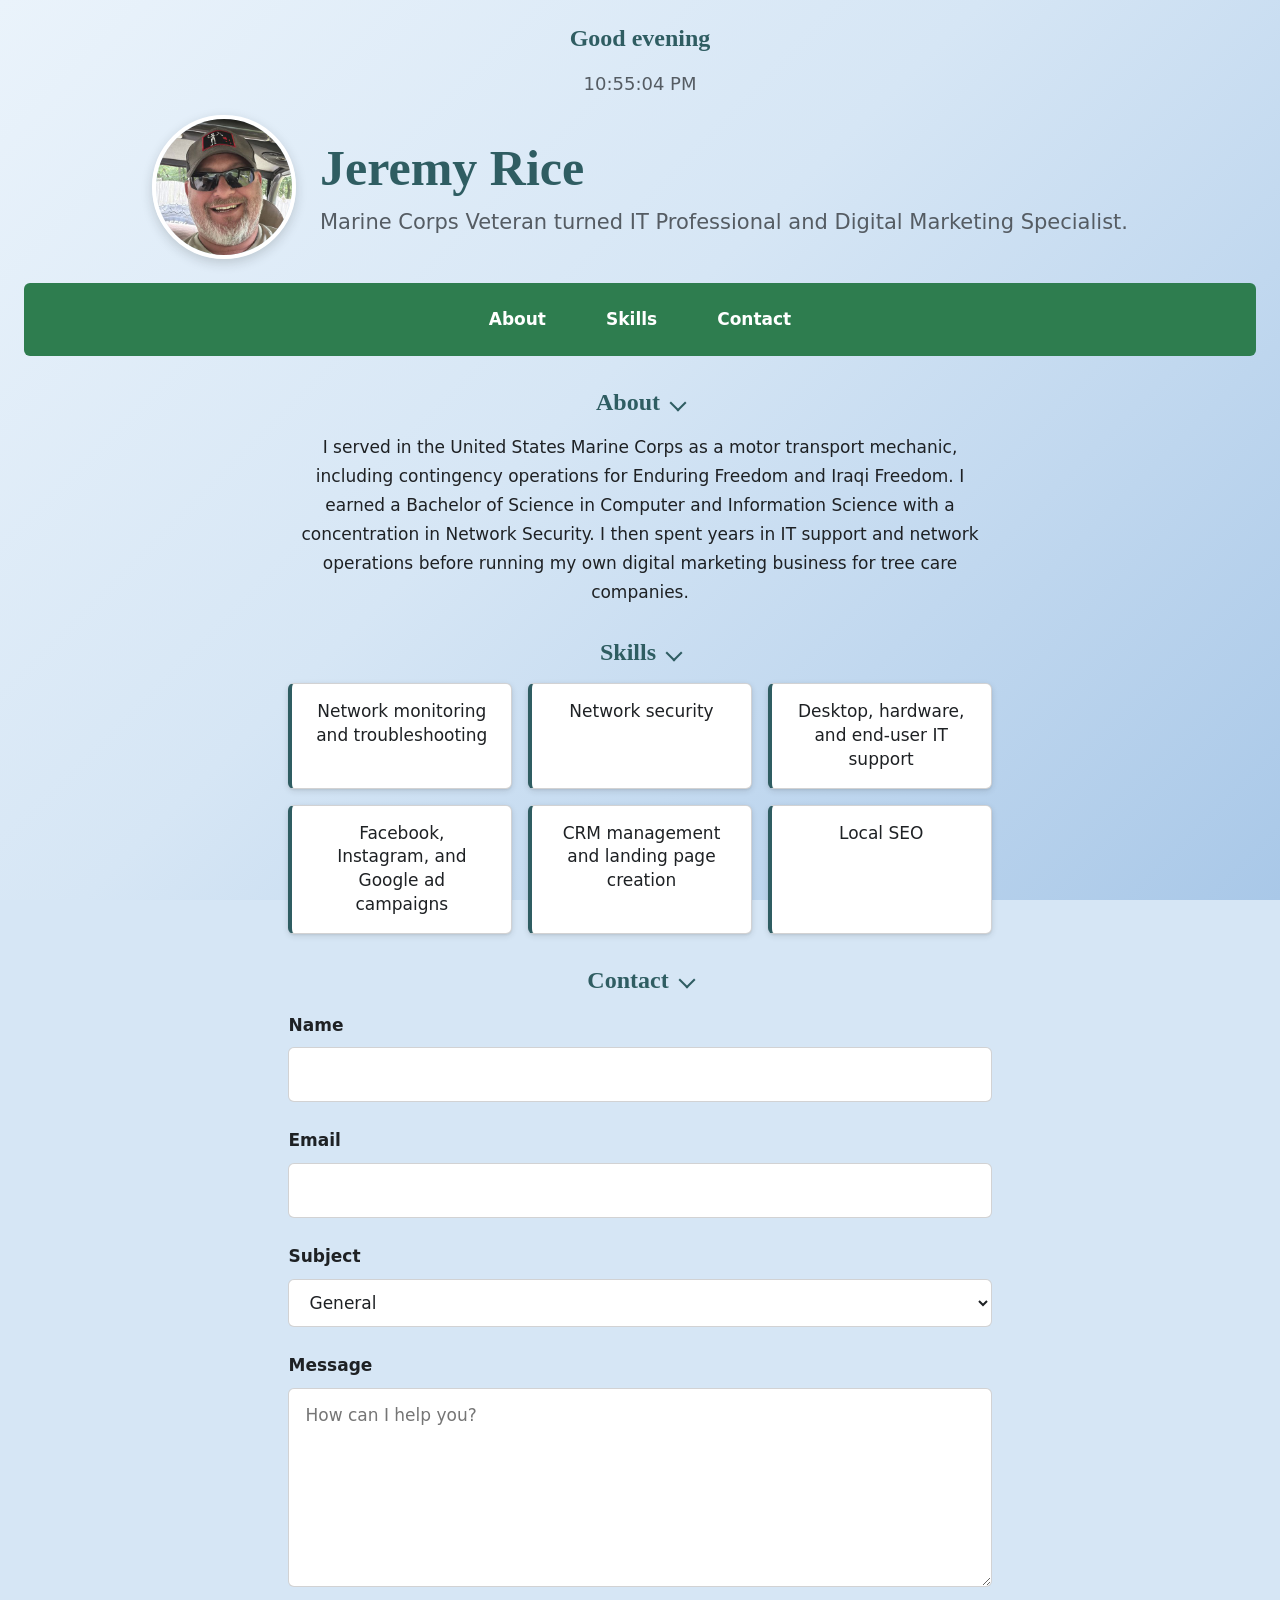
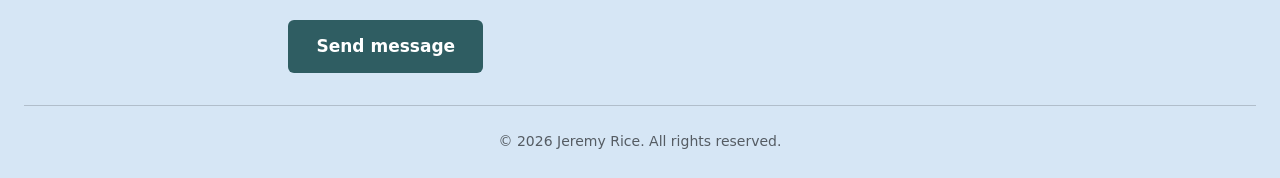
==== index.html @ 96ecbf8c "Make section titles collapsible show/hide buttons - Turn the About, Skills, and Contact titles into " ====
<!DOCTYPE html>
<html lang="en">
<head>
  <meta charset="UTF-8">
  <meta name="viewport" content="width=device-width, initial-scale=1.0">
  <title>Jeremy Rice | Veteran. Marketer. Technologist.</title>
  <link rel="stylesheet" href="styles.css">
</head>
<body>
  <h2 id="greeting"></h2>
  <p id="clock"><time></time></p>

  <header>
    <img src="jeremy.jpg" alt="Photo of Jeremy Rice" width="400" height="400">
    <hgroup>
      <h1>Jeremy Rice</h1>
      <p>Marine Corps Veteran turned IT Professional and Digital Marketing Specialist.</p>
    </hgroup>
  </header>

  <nav>
    <ul>
      <li><a href="#about">About</a></li>
      <li><a href="#skills">Skills</a></li>
      <li><a href="#contact">Contact</a></li>
    </ul>
  </nav>

  <main>
    <section id="about">
      <h2>
        <button type="button" class="section-toggle" aria-expanded="true" aria-controls="about-content">About</button>
      </h2>
      <div id="about-content">
        <p>I served in the United States Marine Corps as a motor transport mechanic, including contingency operations for Enduring Freedom and Iraqi Freedom. I earned a Bachelor of Science in Computer and Information Science with a concentration in Network Security. I then spent years in IT support and network operations before running my own digital marketing business for tree care companies.</p>
      </div>
    </section>

    <section id="skills">
      <h2>
        <button type="button" class="section-toggle" aria-expanded="true" aria-controls="skills-content">Skills</button>
      </h2>
      <div id="skills-content">
        <ul>
          <li>Network monitoring and troubleshooting</li>
          <li>Network security</li>
          <li>Desktop, hardware, and end-user IT support</li>
          <li>Facebook, Instagram, and Google ad campaigns</li>
          <li>CRM management and landing page creation</li>
          <li>Local SEO</li>
        </ul>
      </div>
    </section>

    <section id="contact">
      <h2>
        <button type="button" class="section-toggle" aria-expanded="true" aria-controls="contact-content">Contact</button>
      </h2>
      <div id="contact-content">
        <form>
          <p>
            <label for="name">Name</label>
            <input type="text" id="name" name="name" autocomplete="name" required>
          </p>

          <p>
            <label for="email">Email</label>
            <input type="email" id="email" name="email" autocomplete="email" required>
          </p>

          <p>
            <label for="subject">Subject</label>
            <select id="subject" name="subject">
              <option value="general">General</option>
              <option value="project-inquiry">Project inquiry</option>
              <option value="other">Other</option>
            </select>
          </p>

          <p>
            <label for="message">Message</label>
            <textarea id="message" name="message" rows="6" placeholder="How can I help you?" required></textarea>
          </p>

          <button type="submit">Send message</button>
        </form>
      </div>
    </section>
  </main>

  <footer>
    <p>&copy; 2026 Jeremy Rice. All rights reserved.</p>
  </footer>

  <script>
    const hour = new Date().getHours();
    const greetingElement = document.getElementById("greeting");

    if (hour < 12) {
      greetingElement.textContent = "Good morning";
    } else if (hour < 17) {
      greetingElement.textContent = "Good afternoon";
    } else {
      greetingElement.textContent = "Good evening";
    }

    const clockElement = document.querySelector("#clock time");

    function updateClock() {
      const now = new Date();
      clockElement.textContent = now.toLocaleTimeString();
      clockElement.dateTime = now.toISOString();
    }

    updateClock();
    setInterval(updateClock, 1000);

    const sectionToggles = document.querySelectorAll(".section-toggle");

    sectionToggles.forEach(function (toggle) {
      const content = document.getElementById(toggle.getAttribute("aria-controls"));

      toggle.addEventListener("click", function () {
        const isExpanded = toggle.getAttribute("aria-expanded") === "true";
        toggle.setAttribute("aria-expanded", String(!isExpanded));
        content.hidden = isExpanded;
      });
    });
  </script>
</body>
</html>
---- styles.css ----
/* =========================================================
   Jeremy Rice — Profile Page Styles

   Mobile-first: the styles below are the phone layout.
   Larger screens are handled at the bottom of this file:
   section 9 = tablets (768px+), section 10 = desktops (1024px+).
   ========================================================= */


/* ---------------------------------------------------------
   1. Color palette
   --------------------------------------------------------- */
:root {
  --color-bg: #d6e6f5;      /* light blue background */
  --color-nav: #2e7d4f;     /* green nav banner */
  --color-text: #1e2124;    /* near-black body text */
  --color-accent: #2f5d62;  /* muted slate-teal for headings and accents */

  /* Tints mixed from the palette above (not new colors) */
  --color-border: color-mix(in srgb, var(--color-text) 20%, transparent);
  --color-muted: color-mix(in srgb, var(--color-text) 70%, var(--color-bg));
}


/* ---------------------------------------------------------
   2. Base and typography
   --------------------------------------------------------- */
*,
*::before,
*::after {
  box-sizing: border-box;
}

/* Smooth scrolling when nav links jump to a section */
html {
  scroll-behavior: smooth;
}

/* Leave a little space above a section after jumping to it */
section {
  scroll-margin-top: 1.5rem;
}

/* Turn off smooth scrolling for people who prefer reduced motion */
@media (prefers-reduced-motion: reduce) {
  html {
    scroll-behavior: auto;
  }
}

/* Phone: page uses the full screen width with slim padding;
   the footer is pushed to the bottom on short pages */
body {
  display: flex;
  flex-direction: column;
  min-height: 100vh;
  min-height: 100dvh;
  margin: 0;
  padding: 1rem;
  background-color: var(--color-bg); /* fallback if gradients aren't supported */
  /* Blue gradient: lighter at the top-left, deeper at the bottom-right */
  background-image: linear-gradient(135deg, #eaf3fb 0%, var(--color-bg) 45%, #a9c8e8 100%);
  background-attachment: fixed;
  color: var(--color-text);
  font-family: system-ui, -apple-system, "Segoe UI", Roboto, "Helvetica Neue", Arial, sans-serif;
  font-size: 1.0625rem;
  line-height: 1.7;
}

/* Headings use a serif font (system fonts only, no web fonts);
   body text keeps the sans-serif stack set on <body> */
h1,
h2 {
  color: var(--color-accent);
  font-family: ui-serif, Georgia, Cambria, "Times New Roman", Times, serif;
  line-height: 1.2;
}

h2 {
  margin: 0 0 1rem;
  font-size: 1.5rem;
}

#greeting {
  text-align: center;
}

/* Section titles that show/hide their content */
.section-toggle {
  display: flex;
  align-items: center;
  justify-content: center;
  gap: 0.75rem;
  width: 100%;
  padding: 0;
  background: none;
  color: inherit;
  font: inherit;
  text-align: center;
  cursor: pointer;
}

.section-toggle:hover {
  background: none;
  text-decoration: underline;
  text-underline-offset: 0.2em;
}

/* Chevron: points down when open, right when closed */
.section-toggle::after {
  content: "";
  width: 0.5em;
  height: 0.5em;
  border-right: 2px solid currentColor;
  border-bottom: 2px solid currentColor;
  transform: rotate(45deg);
  transition: transform 0.2s ease;
}

.section-toggle[aria-expanded="false"]::after {
  transform: rotate(-45deg);
}

#clock {
  color: var(--color-muted);
  font-size: 1.125rem;
  font-variant-numeric: tabular-nums; /* keeps digits from shifting as they change */
  text-align: center;
}

p {
  margin: 0 0 1rem;
}


/* ---------------------------------------------------------
   3. Header
   --------------------------------------------------------- */
/* Phone: photo stacked above the name and tagline, all centered */
header {
  display: flex;
  flex-direction: column;
  align-items: center;
  justify-content: center;
  gap: 1.5rem;
  margin-bottom: 1.5rem;
  text-align: center;
}

header img {
  flex-shrink: 0;
  width: 9rem;
  height: 9rem;
  border: 4px solid #ffffff;
  border-radius: 50%;
  object-fit: cover;
  box-shadow: 0 4px 12px rgba(30, 33, 36, 0.18);
}

hgroup {
  margin: 0;
}

header h1 {
  margin: 0 0 0.625rem;
  font-size: 2.625rem;
}

header p {
  margin: 0;
  color: var(--color-muted);
  font-size: 1.1875rem;
  line-height: 1.4;
}


/* ---------------------------------------------------------
   4. Navigation (flexbox)
   --------------------------------------------------------- */
nav {
  margin-bottom: 2rem;
  padding: 1rem;
  border-radius: 0.375rem;
  background-color: var(--color-nav);
}

/* Phone: links stack vertically, one per line */
nav ul {
  display: flex;
  flex-direction: column;
  align-items: center;
  gap: 0.5rem;
  margin: 0;
  padding: 0;
  list-style: none;
}

nav a {
  display: inline-block;
  padding: 0.375rem 0.875rem;
  border-radius: 999px;
  color: #ffffff;
  font-weight: 600;
  text-decoration: none;
  transition: background-color 0.2s ease, color 0.2s ease;
}

/* Hover: link becomes a white pill with green text */
nav a:hover {
  background-color: #ffffff;
  color: var(--color-nav);
}

nav a:focus-visible {
  outline: 2px solid #ffffff;
  outline-offset: 3px;
}


/* ---------------------------------------------------------
   5. Main sections
   --------------------------------------------------------- */
main {
  flex: 1;
}

/* Phone: sections use the full width, content centered */
main section {
  margin: 0 auto 2rem;
  text-align: center;
}

/* Form labels and fields read best left-aligned inside the centered form */
form {
  text-align: left;
}


/* ---------------------------------------------------------
   6. Skills (grid)
   --------------------------------------------------------- */
/* Phone: one column so the cards stay readable */
#skills ul {
  display: grid;
  grid-template-columns: 1fr;
  gap: 1rem;
  margin: 0;
  padding: 0;
  list-style: none;
}

#skills li {
  padding: 1rem 1.25rem;
  background-color: #ffffff;
  /* Soft shadow so each card lifts off the blue background */
  box-shadow: 0 2px 6px rgba(30, 33, 36, 0.12), 0 1px 2px rgba(30, 33, 36, 0.08);
  border: 1px solid var(--color-border);
  border-left: 4px solid var(--color-accent);
  border-radius: 0.375rem;
  line-height: 1.4;
  transition: transform 0.2s ease, box-shadow 0.2s ease;
}

/* Hover lift: card rises and its shadow deepens */
#skills li:hover {
  transform: translateY(-4px);
  box-shadow: 0 8px 16px rgba(30, 33, 36, 0.16), 0 3px 6px rgba(30, 33, 36, 0.10);
}

/* No motion for people who prefer reduced motion */
@media (prefers-reduced-motion: reduce) {
  #skills li {
    transition: none;
  }

  #skills li:hover {
    transform: none;
  }
}


/* ---------------------------------------------------------
   7. Contact form
   --------------------------------------------------------- */
form p {
  margin-bottom: 1.5rem;
}

label {
  display: block;
  margin-bottom: 0.5rem;
  font-weight: 600;
}

input,
select,
textarea {
  width: 100%;
  padding: 0.75rem 1rem;
  border: 1px solid var(--color-border);
  border-radius: 0.375rem;
  background-color: #ffffff;
  color: var(--color-text);
  font: inherit;
}

textarea {
  resize: vertical;
}

input:focus,
select:focus,
textarea:focus {
  outline: 3px solid color-mix(in srgb, var(--color-accent) 35%, transparent);
  outline-offset: 1px;
  border-color: var(--color-accent);
}

button {
  padding: 0.75rem 1.75rem;
  border: none;
  border-radius: 0.375rem;
  background-color: var(--color-accent);
  color: #ffffff;
  font: inherit;
  font-weight: 600;
  cursor: pointer;
}

button:hover {
  background-color: color-mix(in srgb, var(--color-accent) 85%, var(--color-text));
}

button:focus-visible {
  outline: 3px solid color-mix(in srgb, var(--color-accent) 35%, transparent);
  outline-offset: 2px;
}


/* ---------------------------------------------------------
   8. Footer
   --------------------------------------------------------- */
footer {
  padding-top: 1.5rem;
  border-top: 1px solid var(--color-border);
  color: var(--color-muted);
  font-size: 0.875rem;
  text-align: center;
}

footer p {
  margin: 0;
}


/* =========================================================
   9. RESPONSIVE: TABLETS (768px and wider)
   Everything above is the phone layout. These rules
   override it on tablets and also carry up to desktops.
   ========================================================= */
@media (min-width: 768px) {

  /* Body re-centers with a larger max-width and more padding */
  body {
    width: 100%;
    max-width: 80rem;
    margin: 0 auto;
    padding: 1.25rem;
  }

  /* Header: photo sits beside the name and tagline */
  header {
    flex-direction: row;
    text-align: left;
  }

  /* Tablet: slightly smaller photo and text than desktop */
  header img {
    width: 8rem;
    height: 8rem;
  }

  header h1 {
    font-size: 2.875rem;
  }

  header p {
    font-size: 1.25rem;
  }

  /* Nav: links lay out horizontally with even gaps */
  nav ul {
    flex-direction: row;
    justify-content: center;
    gap: 1.5rem;
  }

  /* Sections: held to a readable 65ch width, centered */
  main section {
    max-width: 65ch;
  }

  /* Tablet: skills in 2 columns x 3 rows */
  #skills ul {
    grid-template-columns: repeat(2, 1fr);
  }
}


/* =========================================================
   10. RESPONSIVE: DESKTOPS (1024px and wider)
   Builds on the tablet rules above; only the
   differences are listed here.
   ========================================================= */
@media (min-width: 1024px) {

  /* More breathing room around the page */
  body {
    padding: 1.5rem;
  }

  /* Full-size photo, name and tagline */
  header img {
    width: 9rem;
    height: 9rem;
  }

  header h1 {
    font-size: 3.125rem;
  }

  header p {
    font-size: 1.3125rem;
  }

  /* Wider gaps between nav links */
  nav ul {
    gap: 2rem;
  }

  /* Skills: 3 columns x 2 rows */
  #skills ul {
    grid-template-columns: repeat(3, 1fr);
  }
}
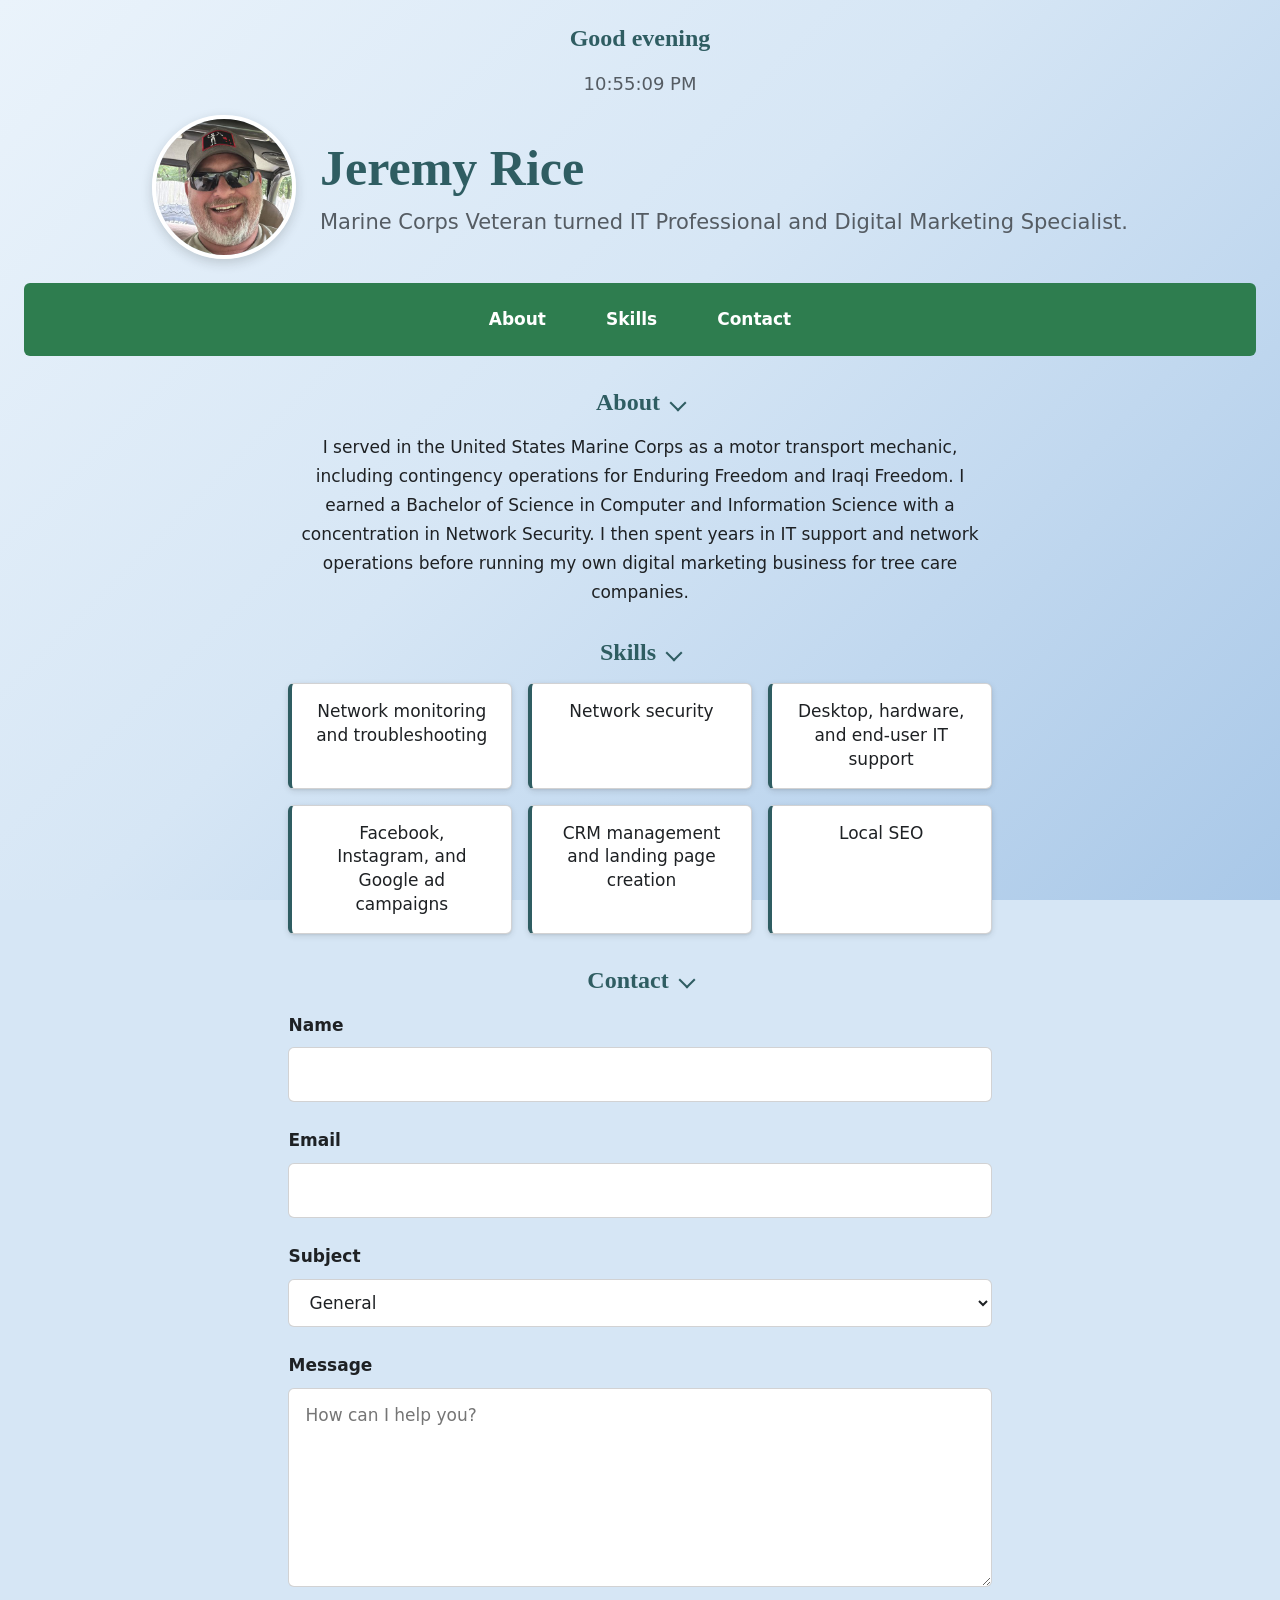
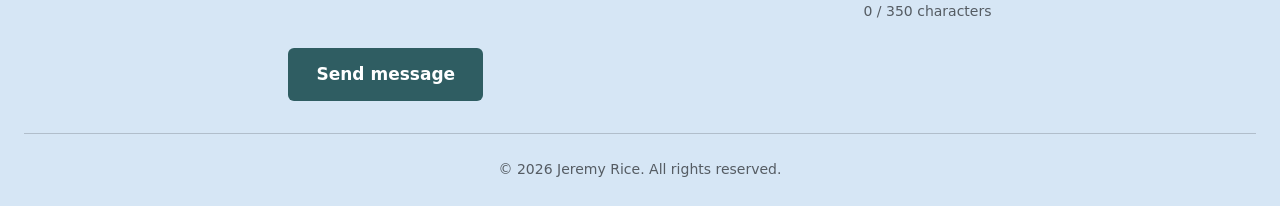
==== commit 3788b94d: "Add 350-character limit and counter to contact message box - Cap the Message textarea at 350 charact" ====
--- a/index.html
+++ b/index.html
@@ -79,7 +79,8 @@
 
           <p>
             <label for="message">Message</label>
-            <textarea id="message" name="message" rows="6" placeholder="How can I help you?" required></textarea>
+            <textarea id="message" name="message" rows="6" maxlength="350" placeholder="How can I help you?" aria-describedby="message-count" required></textarea>
+            <span id="message-count" class="char-count">0 / 350 characters</span>
           </p>
 
           <button type="submit">Send message</button>
@@ -126,6 +127,19 @@
         content.hidden = isExpanded;
       });
     });
+
+    const messageBox = document.getElementById("message");
+    const messageCount = document.getElementById("message-count");
+    const maxChars = messageBox.maxLength;
+
+    function updateMessageCount() {
+      const length = messageBox.value.length;
+      messageCount.textContent = length + " / " + maxChars + " characters";
+      messageCount.classList.toggle("at-limit", length >= maxChars);
+    }
+
+    updateMessageCount();
+    messageBox.addEventListener("input", updateMessageCount);
   </script>
 </body>
 </html>
--- a/styles.css
+++ b/styles.css
@@ -121,6 +121,21 @@
   transform: rotate(-45deg);
 }
 
+/* Character counter under the Message box */
+.char-count {
+  display: block;
+  margin-top: 0.25rem;
+  color: var(--color-muted);
+  font-size: 0.875rem;
+  font-variant-numeric: tabular-nums;
+  text-align: right;
+}
+
+.char-count.at-limit {
+  color: #b3261e;
+  font-weight: 600;
+}
+
 #clock {
   color: var(--color-muted);
   font-size: 1.125rem;
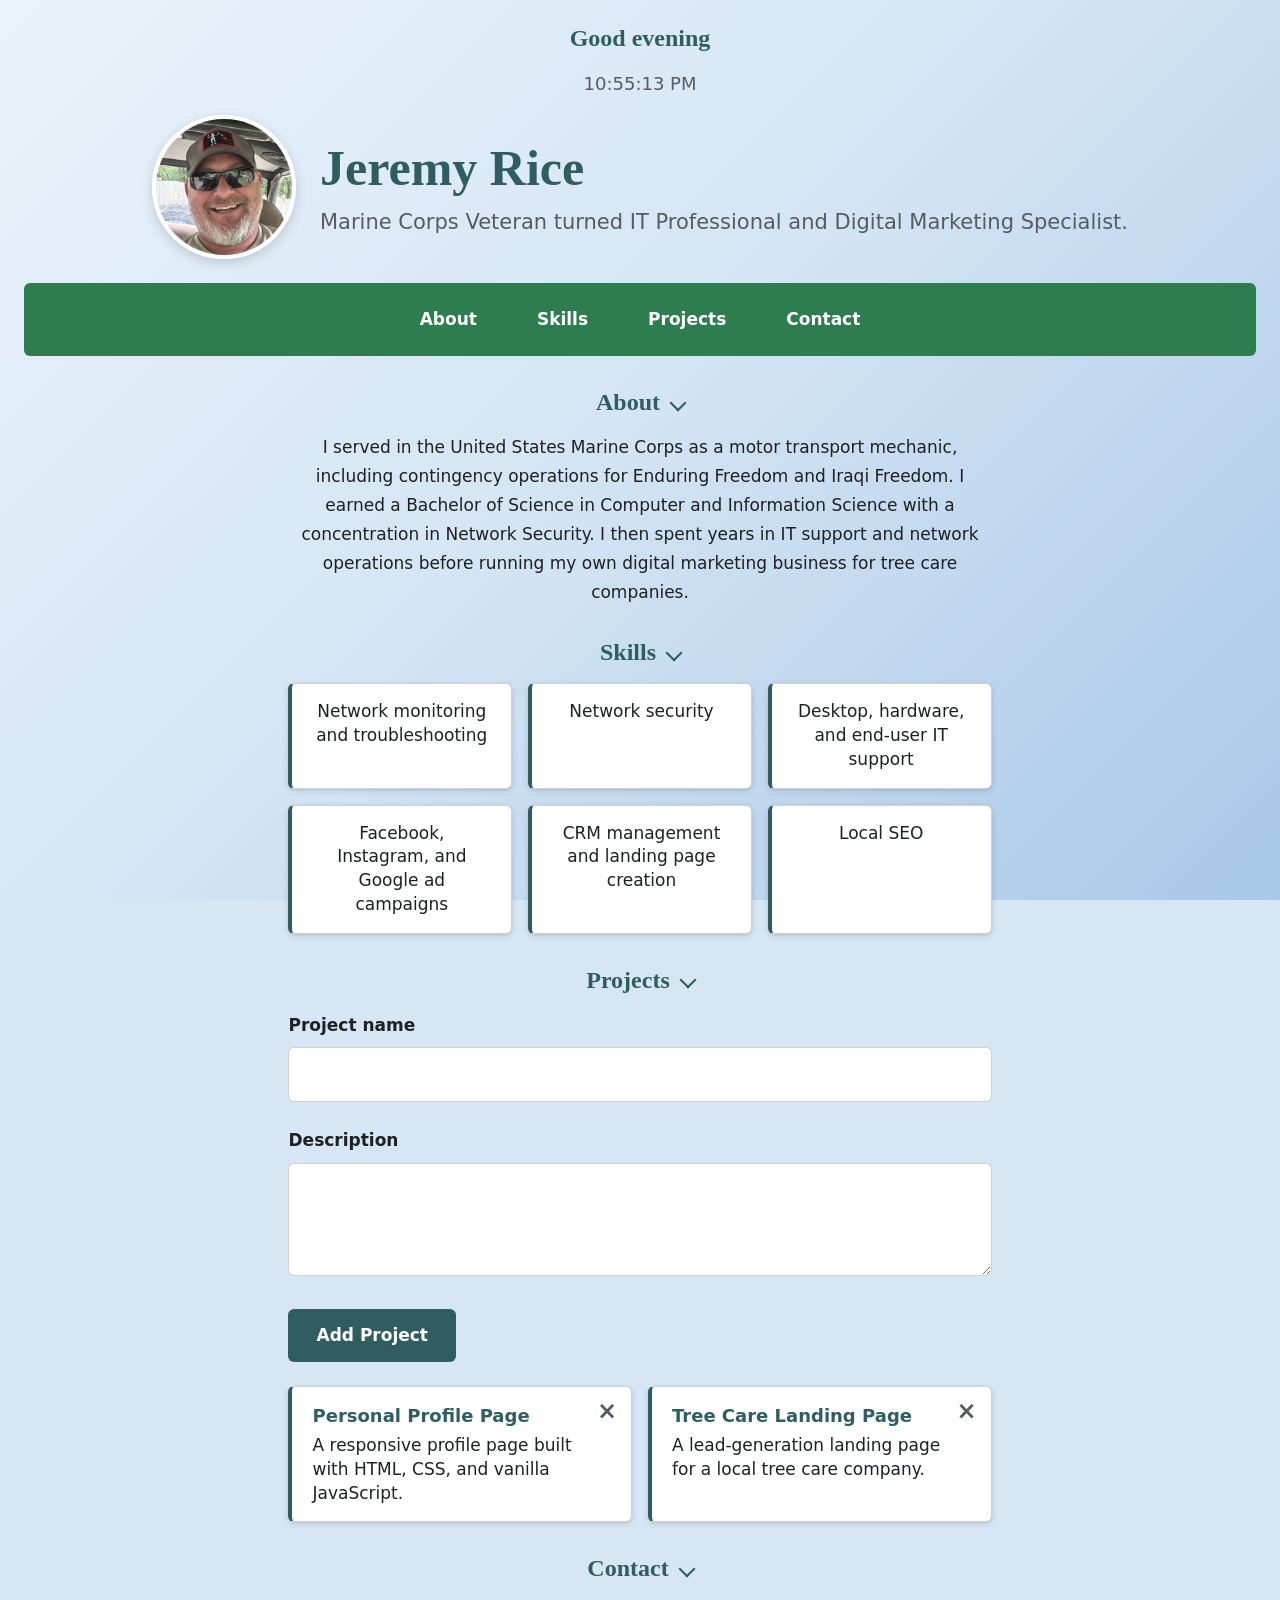
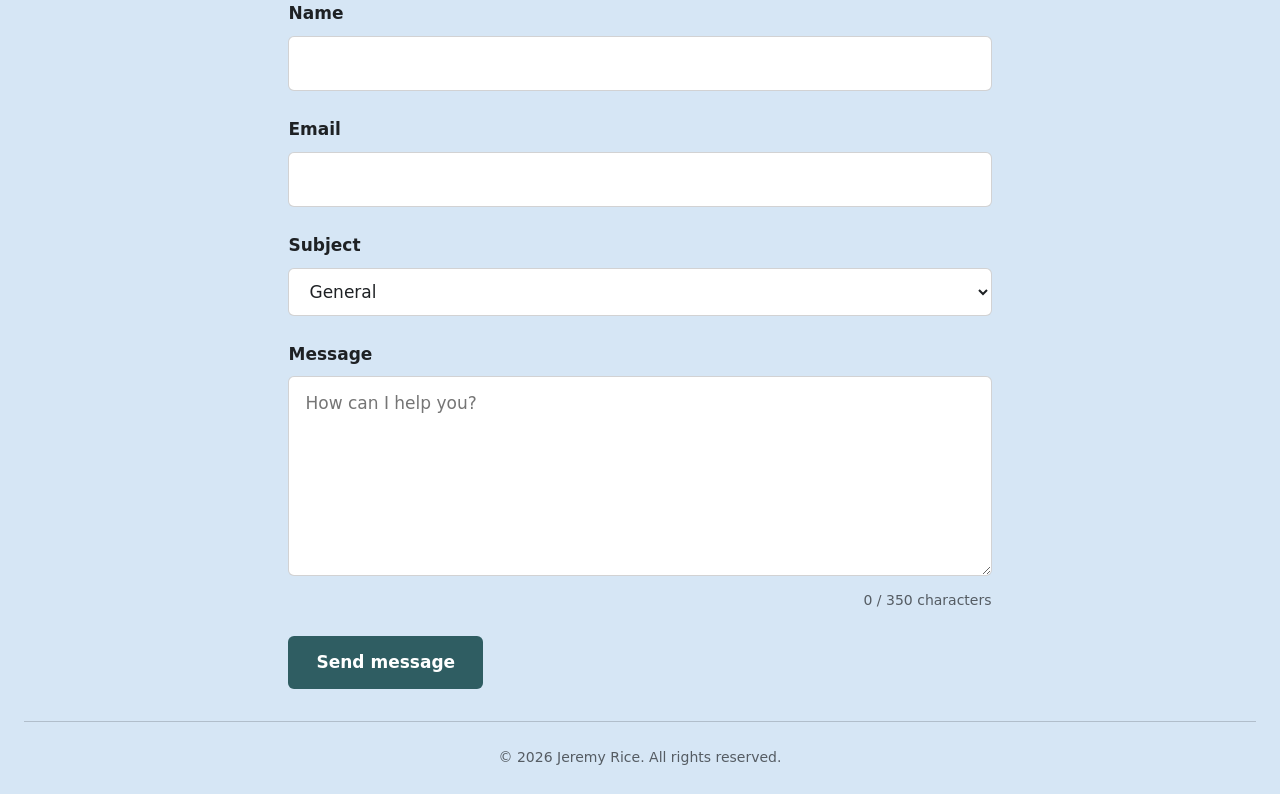
==== commit b56188ae: "Add Projects section with JavaScript-rendered cards - Render project cards from a projects array (na" ====
--- a/index.html
+++ b/index.html
@@ -22,6 +22,7 @@
     <ul>
       <li><a href="#about">About</a></li>
       <li><a href="#skills">Skills</a></li>
+      <li><a href="#projects">Projects</a></li>
       <li><a href="#contact">Contact</a></li>
     </ul>
   </nav>
@@ -52,6 +53,31 @@
       </div>
     </section>
 
+    <section id="projects">
+      <h2>
+        <button type="button" class="section-toggle" aria-expanded="true" aria-controls="projects-content">Projects</button>
+      </h2>
+      <div id="projects-content">
+        <form id="project-form">
+          <p>
+            <label for="project-name">Project name</label>
+            <input type="text" id="project-name" name="project-name" required>
+          </p>
+
+          <p>
+            <label for="project-description">Description</label>
+            <textarea id="project-description" name="project-description" rows="3" required></textarea>
+          </p>
+
+          <button type="submit">Add Project</button>
+        </form>
+
+        <!-- Cards are rendered here by JavaScript from the projects array -->
+        <ul id="project-list"></ul>
+        <p id="project-empty" hidden>No projects yet. Add one above.</p>
+      </div>
+    </section>
+
     <section id="contact">
       <h2>
         <button type="button" class="section-toggle" aria-expanded="true" aria-controls="contact-content">Contact</button>
@@ -140,6 +166,73 @@
 
     updateMessageCount();
     messageBox.addEventListener("input", updateMessageCount);
+
+    // ----- Projects -----
+    const projects = [
+      {
+        name: "Personal Profile Page",
+        description: "A responsive profile page built with HTML, CSS, and vanilla JavaScript."
+      },
+      {
+        name: "Tree Care Landing Page",
+        description: "A lead-generation landing page for a local tree care company."
+      }
+    ];
+
+    const projectForm = document.getElementById("project-form");
+    const projectNameInput = document.getElementById("project-name");
+    const projectDescriptionInput = document.getElementById("project-description");
+    const projectList = document.getElementById("project-list");
+    const projectEmpty = document.getElementById("project-empty");
+
+    function renderProjects() {
+      projectList.innerHTML = "";
+
+      projects.forEach(function (project, index) {
+        const card = document.createElement("li");
+        card.className = "project-card";
+
+        const title = document.createElement("h3");
+        title.textContent = project.name;
+
+        const description = document.createElement("p");
+        description.textContent = project.description;
+
+        const deleteButton = document.createElement("button");
+        deleteButton.type = "button";
+        deleteButton.className = "project-delete";
+        deleteButton.textContent = "×";
+        deleteButton.setAttribute("aria-label", "Delete " + project.name);
+        deleteButton.addEventListener("click", function () {
+          projects.splice(index, 1);
+          renderProjects();
+          projectNameInput.focus();
+        });
+
+        card.append(title, description, deleteButton);
+        projectList.append(card);
+      });
+
+      projectEmpty.hidden = projects.length > 0;
+    }
+
+    projectForm.addEventListener("submit", function (e) {
+      e.preventDefault();
+
+      const name = projectNameInput.value.trim();
+      const description = projectDescriptionInput.value.trim();
+
+      if (name === "" || description === "") {
+        return;
+      }
+
+      projects.push({ name: name, description: description });
+      renderProjects();
+      projectForm.reset();
+      projectNameInput.focus();
+    });
+
+    renderProjects();
   </script>
 </body>
 </html>
--- a/styles.css
+++ b/styles.css
@@ -295,6 +295,68 @@
 
 
 /* ---------------------------------------------------------
+   6b. Projects (cards rendered by JavaScript)
+   --------------------------------------------------------- */
+#project-form {
+  margin-bottom: 1.5rem;
+}
+
+#project-list {
+  display: grid;
+  grid-template-columns: 1fr;
+  gap: 1rem;
+  margin: 0;
+  padding: 0;
+  list-style: none;
+}
+
+.project-card {
+  position: relative;
+  padding: 1rem 3rem 1rem 1.25rem; /* right padding leaves room for the × */
+  background-color: #ffffff;
+  box-shadow: 0 2px 6px rgba(30, 33, 36, 0.12), 0 1px 2px rgba(30, 33, 36, 0.08);
+  border: 1px solid var(--color-border);
+  border-left: 4px solid var(--color-accent);
+  border-radius: 0.375rem;
+  line-height: 1.4;
+  text-align: left;
+}
+
+.project-card h3 {
+  margin: 0 0 0.375rem;
+  color: var(--color-accent);
+  font-size: 1.125rem;
+}
+
+.project-card p {
+  margin: 0;
+}
+
+.project-delete {
+  position: absolute;
+  top: 0.5rem;
+  right: 0.5rem;
+  width: 2rem;
+  height: 2rem;
+  padding: 0;
+  border-radius: 50%;
+  background: none;
+  color: var(--color-muted);
+  font-size: 1.5rem;
+  line-height: 1;
+}
+
+.project-delete:hover {
+  background-color: color-mix(in srgb, #b3261e 12%, transparent);
+  color: #b3261e;
+}
+
+#project-empty {
+  color: var(--color-muted);
+}
+
+
+/* ---------------------------------------------------------
    7. Contact form
    --------------------------------------------------------- */
 form p {
@@ -419,6 +481,11 @@
   #skills ul {
     grid-template-columns: repeat(2, 1fr);
   }
+
+  /* Tablet and up: project cards side by side */
+  #project-list {
+    grid-template-columns: repeat(2, 1fr);
+  }
 }
 
 
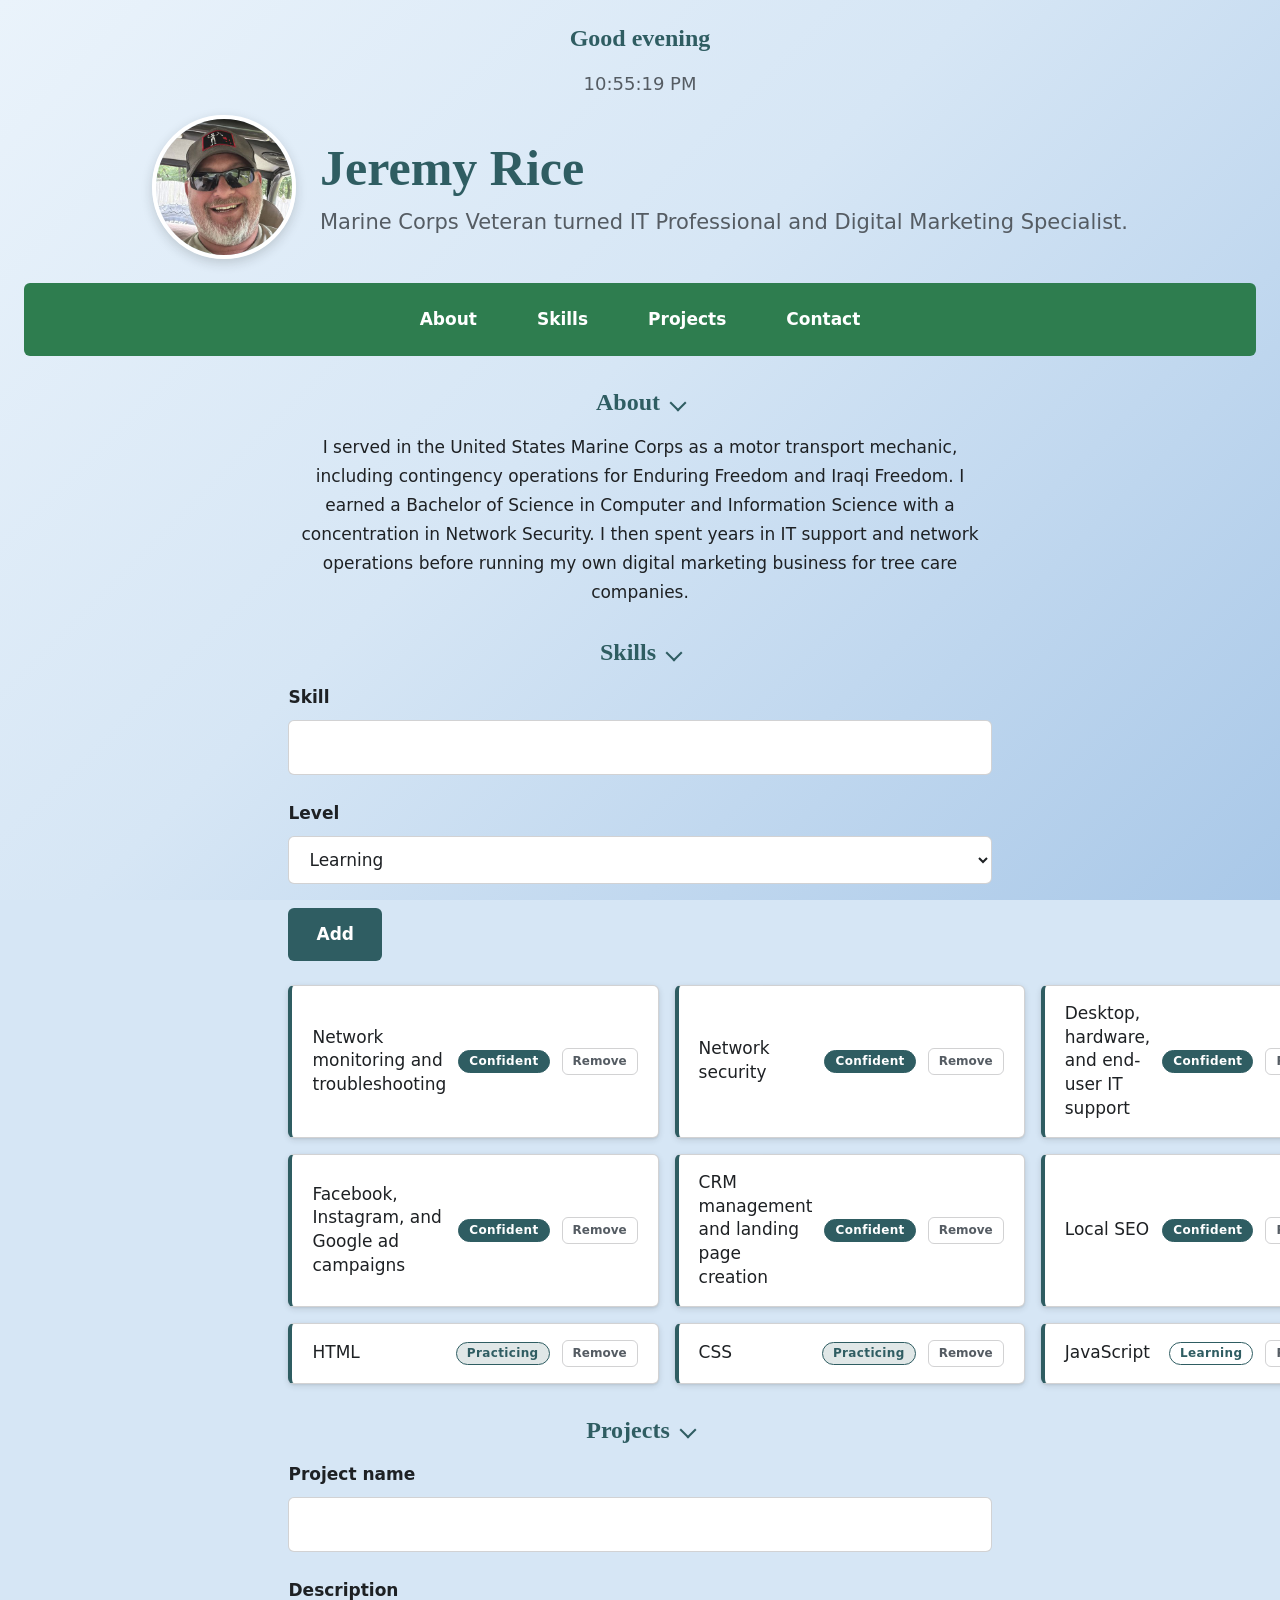
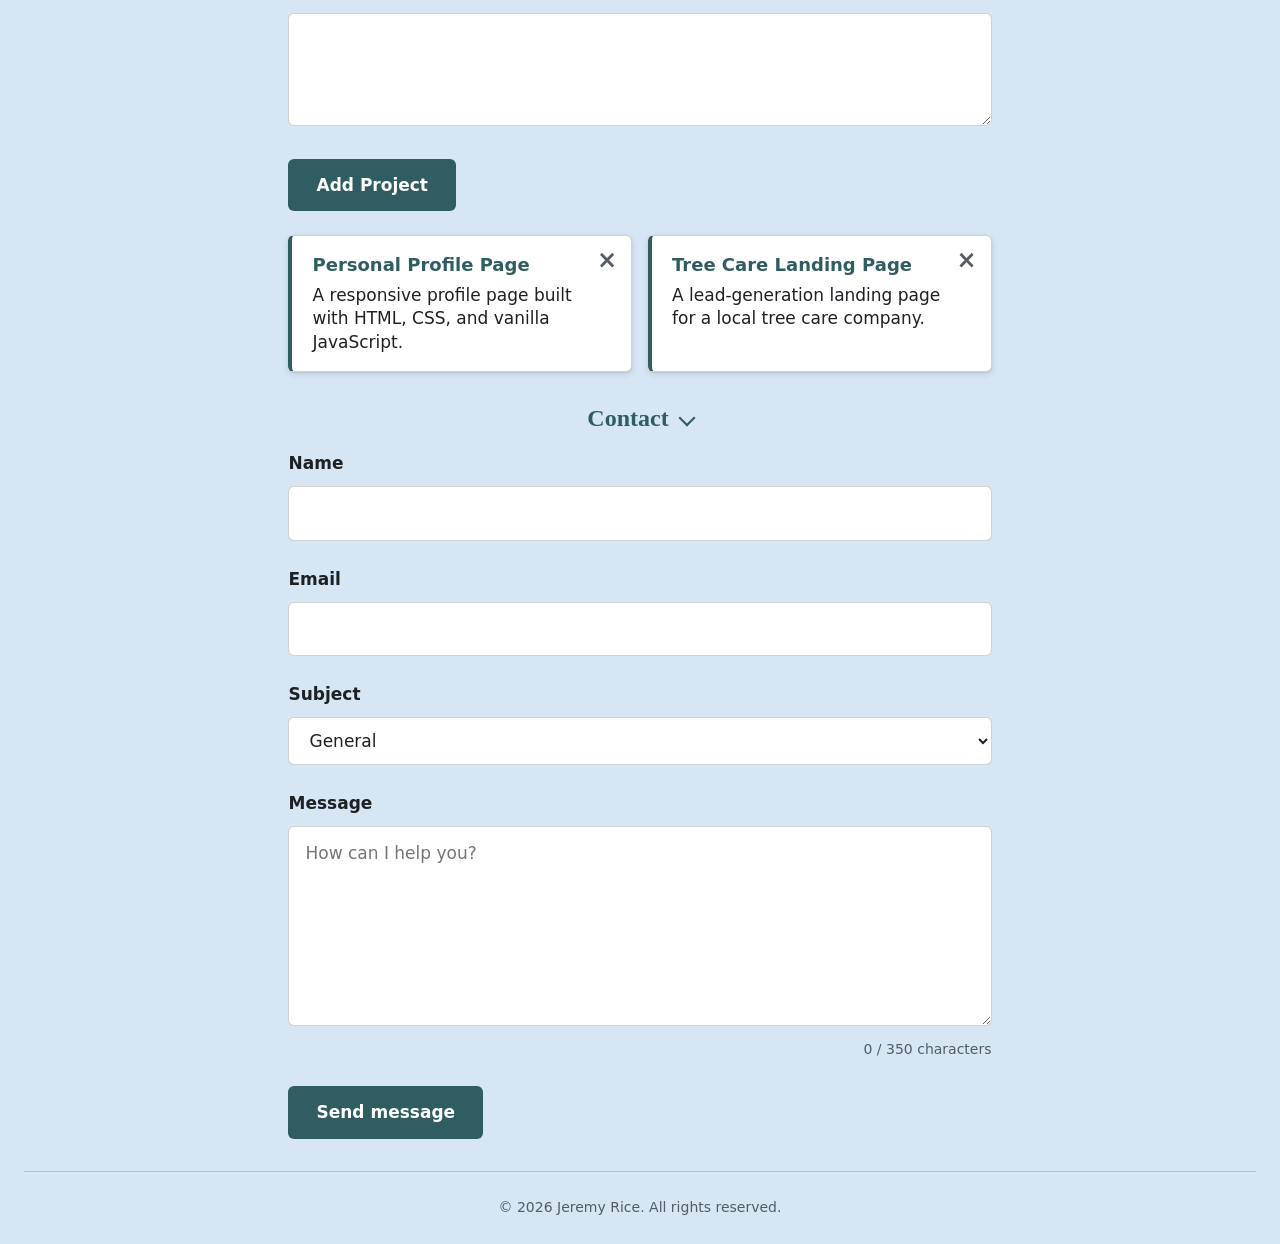
==== commit dd0b4a69: "Render skills from a JavaScript array with add and remove - Replace the hardcoded skill <li> tags wi" ====
--- a/index.html
+++ b/index.html
@@ -42,14 +42,26 @@
         <button type="button" class="section-toggle" aria-expanded="true" aria-controls="skills-content">Skills</button>
       </h2>
       <div id="skills-content">
-        <ul>
-          <li>Network monitoring and troubleshooting</li>
-          <li>Network security</li>
-          <li>Desktop, hardware, and end-user IT support</li>
-          <li>Facebook, Instagram, and Google ad campaigns</li>
-          <li>CRM management and landing page creation</li>
-          <li>Local SEO</li>
-        </ul>
+        <form id="skill-form">
+          <p>
+            <label for="skill-name">Skill</label>
+            <input type="text" id="skill-name" name="skill-name" required>
+          </p>
+
+          <p>
+            <label for="skill-level">Level</label>
+            <select id="skill-level" name="skill-level">
+              <option value="learning">Learning</option>
+              <option value="practicing">Practicing</option>
+              <option value="confident">Confident</option>
+            </select>
+          </p>
+
+          <button type="submit">Add</button>
+        </form>
+
+        <!-- Skills are rendered here by renderSkills() from the skills array -->
+        <ul id="skill-list"></ul>
       </div>
     </section>
 
@@ -120,6 +132,73 @@
   </footer>
 
   <script>
+    // ----- Skills -----
+    const skills = [
+      { name: "Network monitoring and troubleshooting", level: "confident" },
+      { name: "Network security", level: "confident" },
+      { name: "Desktop, hardware, and end-user IT support", level: "confident" },
+      { name: "Facebook, Instagram, and Google ad campaigns", level: "confident" },
+      { name: "CRM management and landing page creation", level: "confident" },
+      { name: "Local SEO", level: "confident" },
+      { name: "HTML", level: "practicing" },
+      { name: "CSS", level: "practicing" },
+      { name: "JavaScript", level: "learning" }
+    ];
+
+    const skillForm = document.getElementById("skill-form");
+    const skillNameInput = document.getElementById("skill-name");
+    const skillLevelSelect = document.getElementById("skill-level");
+    const skillList = document.getElementById("skill-list");
+
+    function renderSkills() {
+      skillList.innerHTML = "";
+
+      skills.forEach(function (skill, index) {
+        const item = document.createElement("li");
+        item.className = "skill";
+
+        const name = document.createElement("span");
+        name.className = "skill-name";
+        name.textContent = skill.name;
+
+        const level = document.createElement("span");
+        level.className = "skill-level skill-level--" + skill.level;
+        level.textContent = skill.level;
+
+        const removeButton = document.createElement("button");
+        removeButton.type = "button";
+        removeButton.className = "skill-remove";
+        removeButton.textContent = "Remove";
+        removeButton.setAttribute("aria-label", "Remove " + skill.name);
+        removeButton.addEventListener("click", function () {
+          skills.splice(index, 1);
+          renderSkills();
+          skillNameInput.focus();
+        });
+
+        item.append(name, level, removeButton);
+        skillList.append(item);
+      });
+    }
+
+    skillForm.addEventListener("submit", function (e) {
+      e.preventDefault();
+
+      const name = skillNameInput.value.trim();
+
+      if (name === "") {
+        return;
+      }
+
+      skills.push({ name: name, level: skillLevelSelect.value });
+      renderSkills();
+      skillForm.reset();
+      skillNameInput.focus();
+    });
+
+    renderSkills();
+
+    // ----- Greeting -----
     const hour = new Date().getHours();
     const greetingElement = document.getElementById("greeting");
 
--- a/styles.css
+++ b/styles.css
@@ -282,6 +282,66 @@
   box-shadow: 0 8px 16px rgba(30, 33, 36, 0.16), 0 3px 6px rgba(30, 33, 36, 0.10);
 }
 
+#skill-form {
+  margin-bottom: 1.5rem;
+}
+
+/* Skill card: name on the left, level badge on the right */
+#skills li.skill {
+  display: flex;
+  align-items: center;
+  justify-content: space-between;
+  gap: 0.75rem;
+  text-align: left;
+}
+
+.skill-level {
+  flex-shrink: 0;
+  padding: 0.125rem 0.625rem;
+  border: 1px solid var(--color-accent);
+  border-radius: 999px;
+  font-size: 0.75rem;
+  font-weight: 600;
+  letter-spacing: 0.03em;
+  text-transform: capitalize;
+}
+
+/* Name takes the free space so the badge and Remove button sit at the right */
+.skill-name {
+  flex: 1;
+}
+
+.skill-remove {
+  flex-shrink: 0;
+  padding: 0.25rem 0.625rem;
+  border: 1px solid var(--color-border);
+  background: none;
+  color: var(--color-muted);
+  font-size: 0.75rem;
+}
+
+.skill-remove:hover {
+  border-color: #b3261e;
+  background-color: color-mix(in srgb, #b3261e 12%, transparent);
+  color: #b3261e;
+}
+
+/* Badge fill deepens as the level goes up */
+.skill-level--learning {
+  background-color: transparent;
+  color: var(--color-accent);
+}
+
+.skill-level--practicing {
+  background-color: color-mix(in srgb, var(--color-accent) 15%, #ffffff);
+  color: var(--color-accent);
+}
+
+.skill-level--confident {
+  background-color: var(--color-accent);
+  color: #ffffff;
+}
+
 /* No motion for people who prefer reduced motion */
 @media (prefers-reduced-motion: reduce) {
   #skills li {
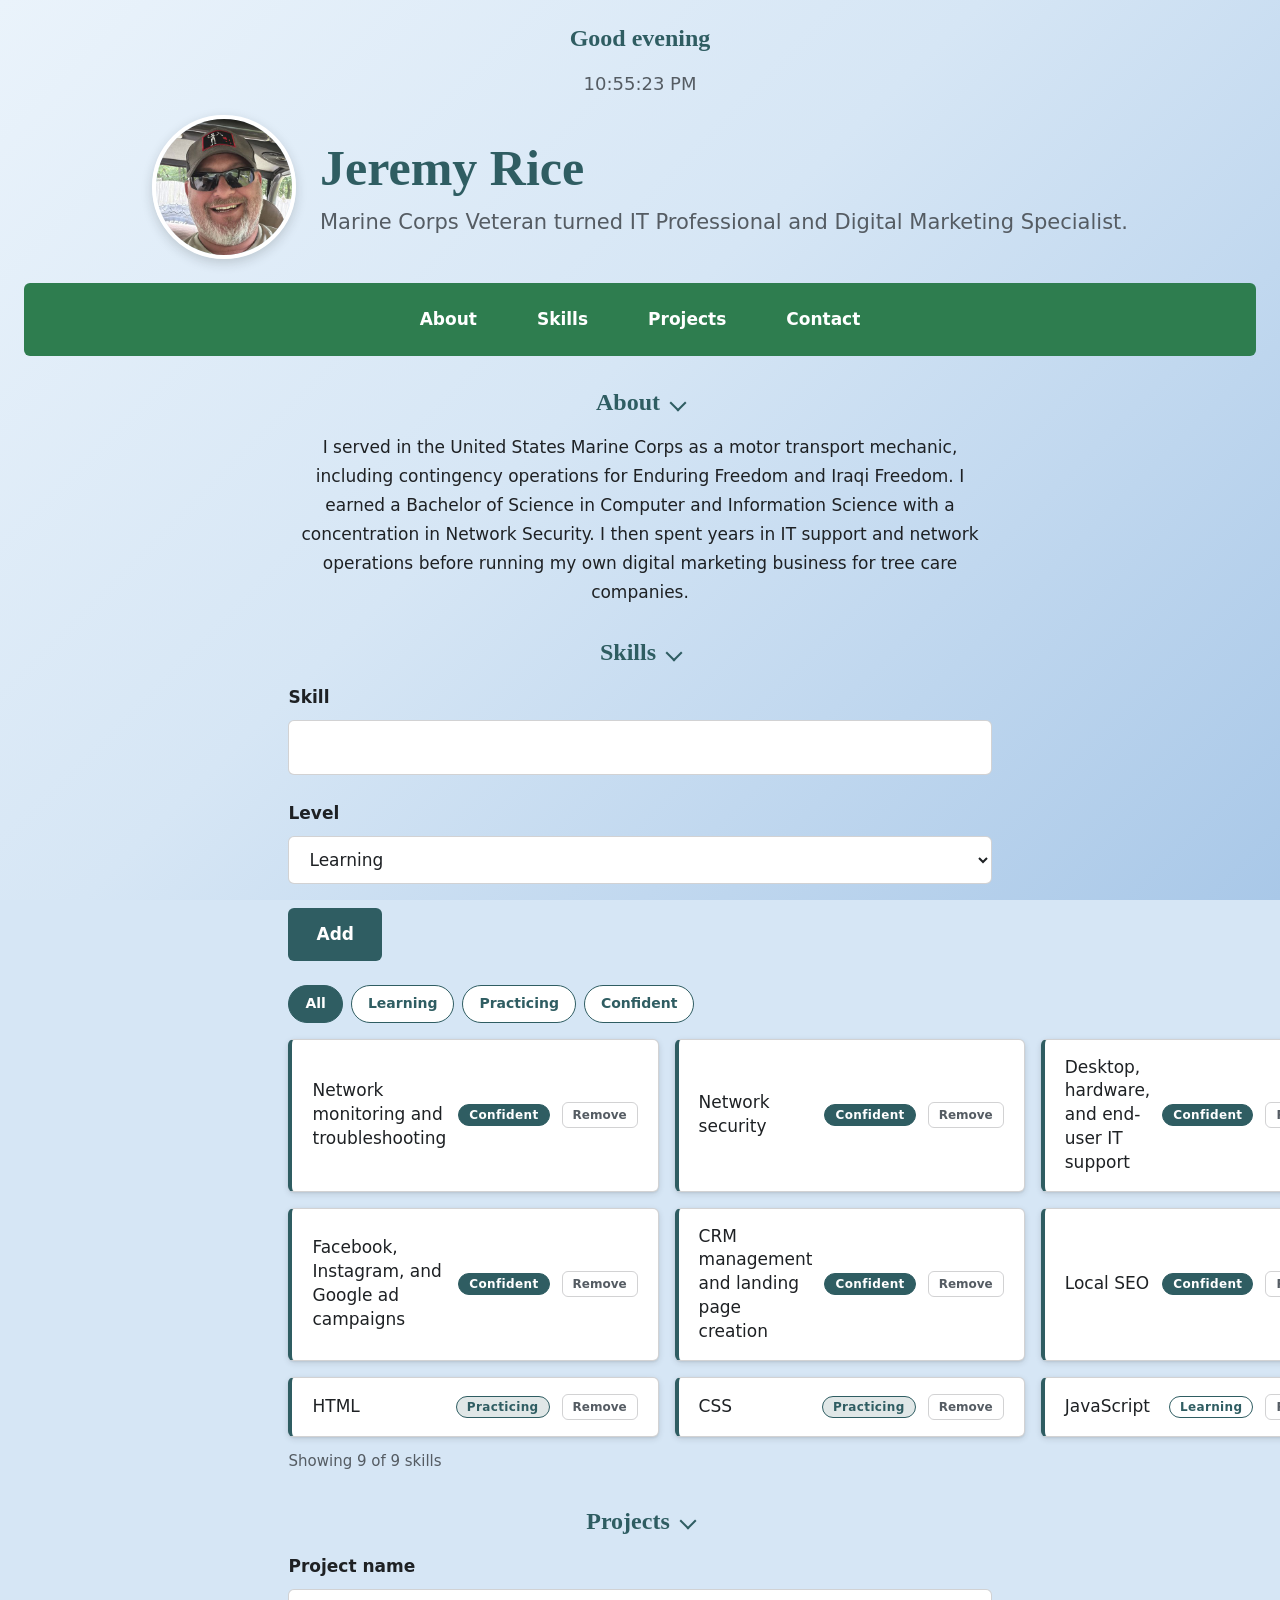
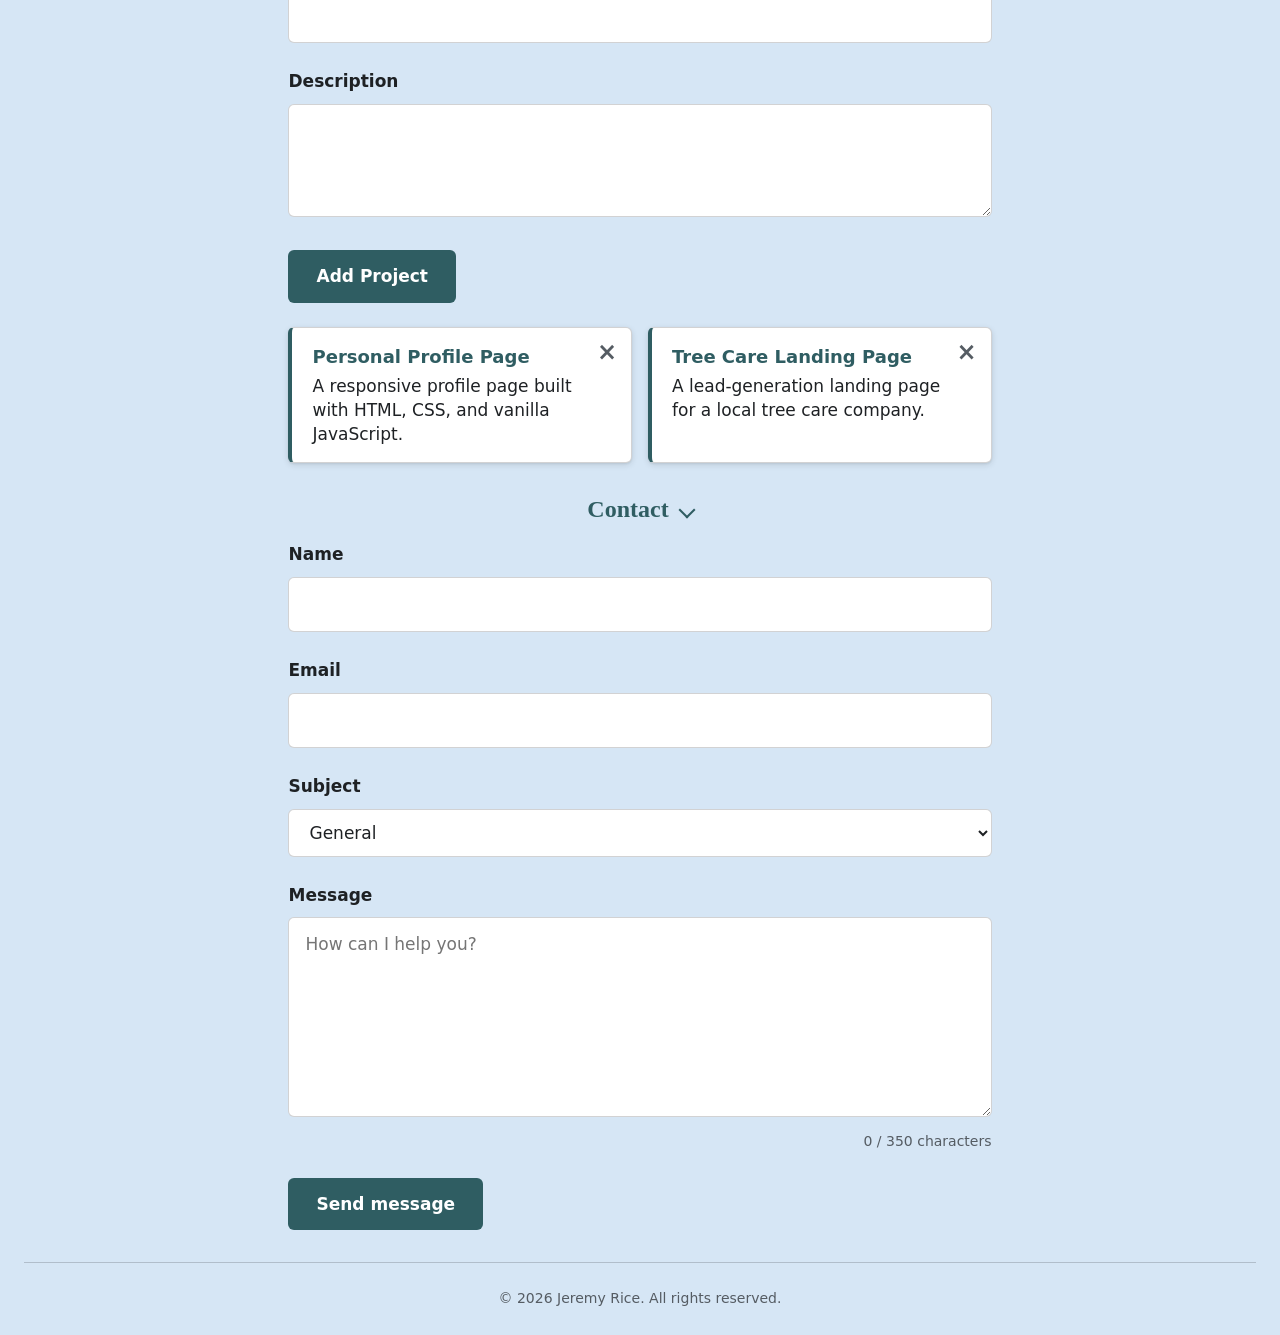
==== commit f4641866: "Add skill filters, inline name editing, count, and localStorage - Save the skills array to localStor" ====
--- a/index.html
+++ b/index.html
@@ -60,8 +60,17 @@
           <button type="submit">Add</button>
         </form>
 
+        <div class="skill-filters" role="group" aria-label="Filter skills by level">
+          <button type="button" class="skill-filter" data-filter="all" aria-pressed="true">All</button>
+          <button type="button" class="skill-filter" data-filter="learning" aria-pressed="false">Learning</button>
+          <button type="button" class="skill-filter" data-filter="practicing" aria-pressed="false">Practicing</button>
+          <button type="button" class="skill-filter" data-filter="confident" aria-pressed="false">Confident</button>
+        </div>
+
         <!-- Skills are rendered here by renderSkills() from the skills array -->
         <ul id="skill-list"></ul>
+
+        <p id="skill-count" aria-live="polite"></p>
       </div>
     </section>
 
@@ -133,7 +142,8 @@
 
   <script>
     // ----- Skills -----
-    const skills = [
+    // Starting list, used when nothing has been saved in localStorage yet
+    const defaultSkills = [
       { name: "Network monitoring and troubleshooting", level: "confident" },
       { name: "Network security", level: "confident" },
       { name: "Desktop, hardware, and end-user IT support", level: "confident" },
@@ -145,21 +155,76 @@
       { name: "JavaScript", level: "learning" }
     ];
 
+    const SKILLS_STORAGE_KEY = "skills";
+    const SKILL_LEVELS = ["learning", "practicing", "confident"];
+
+    // Load saved skills, or fall back to the defaults if there are none
+    // (or if the saved data is missing, broken, or the wrong shape)
+    function loadSkills() {
+      try {
+        const saved = JSON.parse(localStorage.getItem(SKILLS_STORAGE_KEY));
+
+        if (Array.isArray(saved)) {
+          return saved.filter(function (skill) {
+            return skill && typeof skill.name === "string" && SKILL_LEVELS.includes(skill.level);
+          });
+        }
+      } catch (error) {
+        // Unreadable data or storage blocked: use the defaults below
+      }
+
+      return defaultSkills.slice();
+    }
+
+    function saveSkills() {
+      try {
+        localStorage.setItem(SKILLS_STORAGE_KEY, JSON.stringify(skills));
+      } catch (error) {
+        // Storage full or blocked: changes still work until the page reloads
+      }
+    }
+
+    const skills = loadSkills();
+
     const skillForm = document.getElementById("skill-form");
     const skillNameInput = document.getElementById("skill-name");
     const skillLevelSelect = document.getElementById("skill-level");
     const skillList = document.getElementById("skill-list");
+    const skillCount = document.getElementById("skill-count");
+    const skillFilterButtons = document.querySelectorAll(".skill-filter");
+
+    let activeFilter = "all"; // "all", "learning", "practicing", or "confident"
 
     function renderSkills() {
       skillList.innerHTML = "";
 
-      skills.forEach(function (skill, index) {
+      // Filtering only changes what's shown; the skills array itself keeps everything
+      const visibleSkills = skills.filter(function (skill) {
+        return activeFilter === "all" || skill.level === activeFilter;
+      });
+
+      skillCount.textContent =
+        "Showing " + visibleSkills.length + " of " + skills.length +
+        (skills.length === 1 ? " skill" : " skills");
+
+      visibleSkills.forEach(function (skill) {
+        // Position in the full skills array, used by Remove and name editing
+        const index = skills.indexOf(skill);
+
         const item = document.createElement("li");
         item.className = "skill";
-
-        const name = document.createElement("span");
+        item.dataset.index = index;
+
+        // The name is a button so it can be clicked (or focused with Tab) to edit it
+        const name = document.createElement("button");
+        name.type = "button";
         name.className = "skill-name";
         name.textContent = skill.name;
+        name.title = "Click to edit";
+        name.setAttribute("aria-label", "Edit skill name: " + skill.name);
+        name.addEventListener("click", function () {
+          startEditingSkillName(name, index);
+        });
 
         const level = document.createElement("span");
         level.className = "skill-level skill-level--" + skill.level;
@@ -172,6 +237,7 @@
         removeButton.setAttribute("aria-label", "Remove " + skill.name);
         removeButton.addEventListener("click", function () {
           skills.splice(index, 1);
+          saveSkills();
           renderSkills();
           skillNameInput.focus();
         });
@@ -181,6 +247,70 @@
       });
     }
 
+    // Swaps a skill's name for a text box in place.
+    // Enter or clicking away saves; Escape cancels.
+    function startEditingSkillName(nameButton, index) {
+      const input = document.createElement("input");
+      input.type = "text";
+      input.className = "skill-name-input";
+      input.value = skills[index].name;
+      input.setAttribute("aria-label", "Skill name");
+
+      let finished = false;
+
+      function finishEditing(shouldSave, returnFocus) {
+        if (finished) {
+          return; // blur can fire again while the list re-renders
+        }
+        finished = true;
+
+        const newName = input.value.trim();
+
+        // A blank name is ignored, so the old name stays
+        if (shouldSave && newName !== "" && newName !== skills[index].name) {
+          skills[index].name = newName;
+          saveSkills();
+        }
+
+        renderSkills();
+
+        if (returnFocus) {
+          skillList.querySelector('[data-index="' + index + '"] .skill-name').focus();
+        }
+      }
+
+      input.addEventListener("keydown", function (e) {
+        if (e.key === "Enter") {
+          e.preventDefault();
+          finishEditing(true, true);
+        } else if (e.key === "Escape") {
+          finishEditing(false, true);
+        }
+      });
+
+      // Clicking or tabbing away saves, without pulling focus back
+      input.addEventListener("blur", function () {
+        finishEditing(true, false);
+      });
+
+      nameButton.replaceWith(input);
+      input.focus();
+      input.select();
+    }
+
+    skillFilterButtons.forEach(function (button) {
+      button.addEventListener("click", function () {
+        activeFilter = button.dataset.filter;
+
+        // Mark only the clicked button as active
+        skillFilterButtons.forEach(function (otherButton) {
+          otherButton.setAttribute("aria-pressed", String(otherButton === button));
+        });
+
+        renderSkills();
+      });
+    });
+
     skillForm.addEventListener("submit", function (e) {
       e.preventDefault();
 
@@ -191,6 +321,7 @@
       }
 
       skills.push({ name: name, level: skillLevelSelect.value });
+      saveSkills();
       renderSkills();
       skillForm.reset();
       skillNameInput.focus();
--- a/styles.css
+++ b/styles.css
@@ -286,6 +286,41 @@
   margin-bottom: 1.5rem;
 }
 
+#skill-count {
+  margin: 0.75rem 0 0;
+  color: var(--color-muted);
+  font-size: 0.9375rem;
+  text-align: left;
+}
+
+/* Filter buttons above the skills list */
+.skill-filters {
+  display: flex;
+  flex-wrap: wrap;
+  gap: 0.5rem;
+  margin-bottom: 1rem;
+}
+
+.skill-filter {
+  padding: 0.375rem 1rem;
+  border: 1px solid var(--color-accent);
+  border-radius: 999px;
+  background-color: #ffffff;
+  color: var(--color-accent);
+  font-size: 0.875rem;
+}
+
+.skill-filter:hover {
+  background-color: color-mix(in srgb, var(--color-accent) 12%, #ffffff);
+}
+
+/* Active filter: solid teal background */
+.skill-filter[aria-pressed="true"],
+.skill-filter[aria-pressed="true"]:hover {
+  background-color: var(--color-accent);
+  color: #ffffff;
+}
+
 /* Skill card: name on the left, level badge on the right */
 #skills li.skill {
   display: flex;
@@ -309,6 +344,34 @@
 /* Name takes the free space so the badge and Remove button sit at the right */
 .skill-name {
   flex: 1;
+}
+
+/* The name is a button (so it's clickable), styled to look like plain text */
+button.skill-name {
+  padding: 0;
+  border-radius: 0.125rem;
+  background: none;
+  color: inherit;
+  font: inherit;
+  text-align: left;
+  cursor: text;
+}
+
+/* Dotted underline on hover hints that the name can be edited */
+button.skill-name:hover {
+  background: none;
+  text-decoration: underline dotted;
+  text-underline-offset: 0.2em;
+}
+
+/* Text box that replaces the name while editing */
+.skill-name-input {
+  flex: 1;
+  width: auto;
+  min-width: 0;
+  padding: 0.25rem 0.5rem;
+  font-size: inherit;
+  line-height: inherit;
 }
 
 .skill-remove {
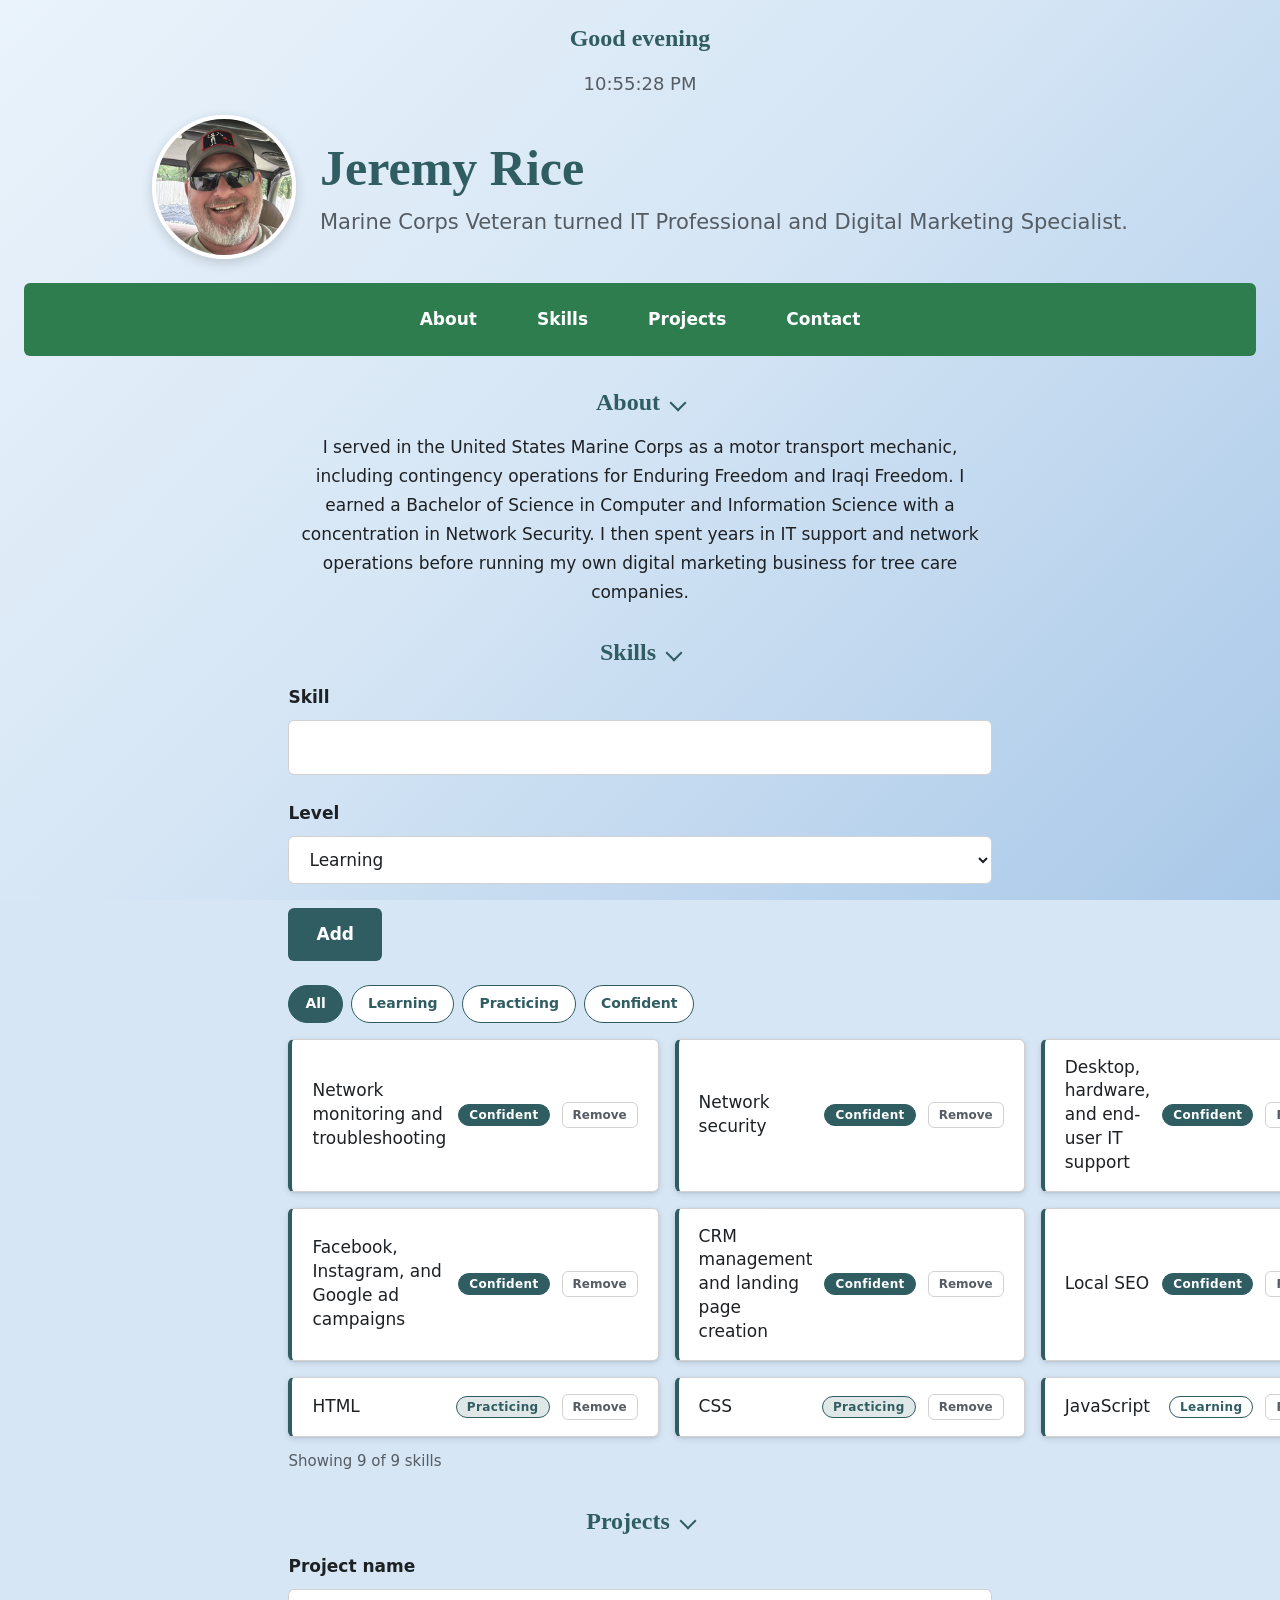
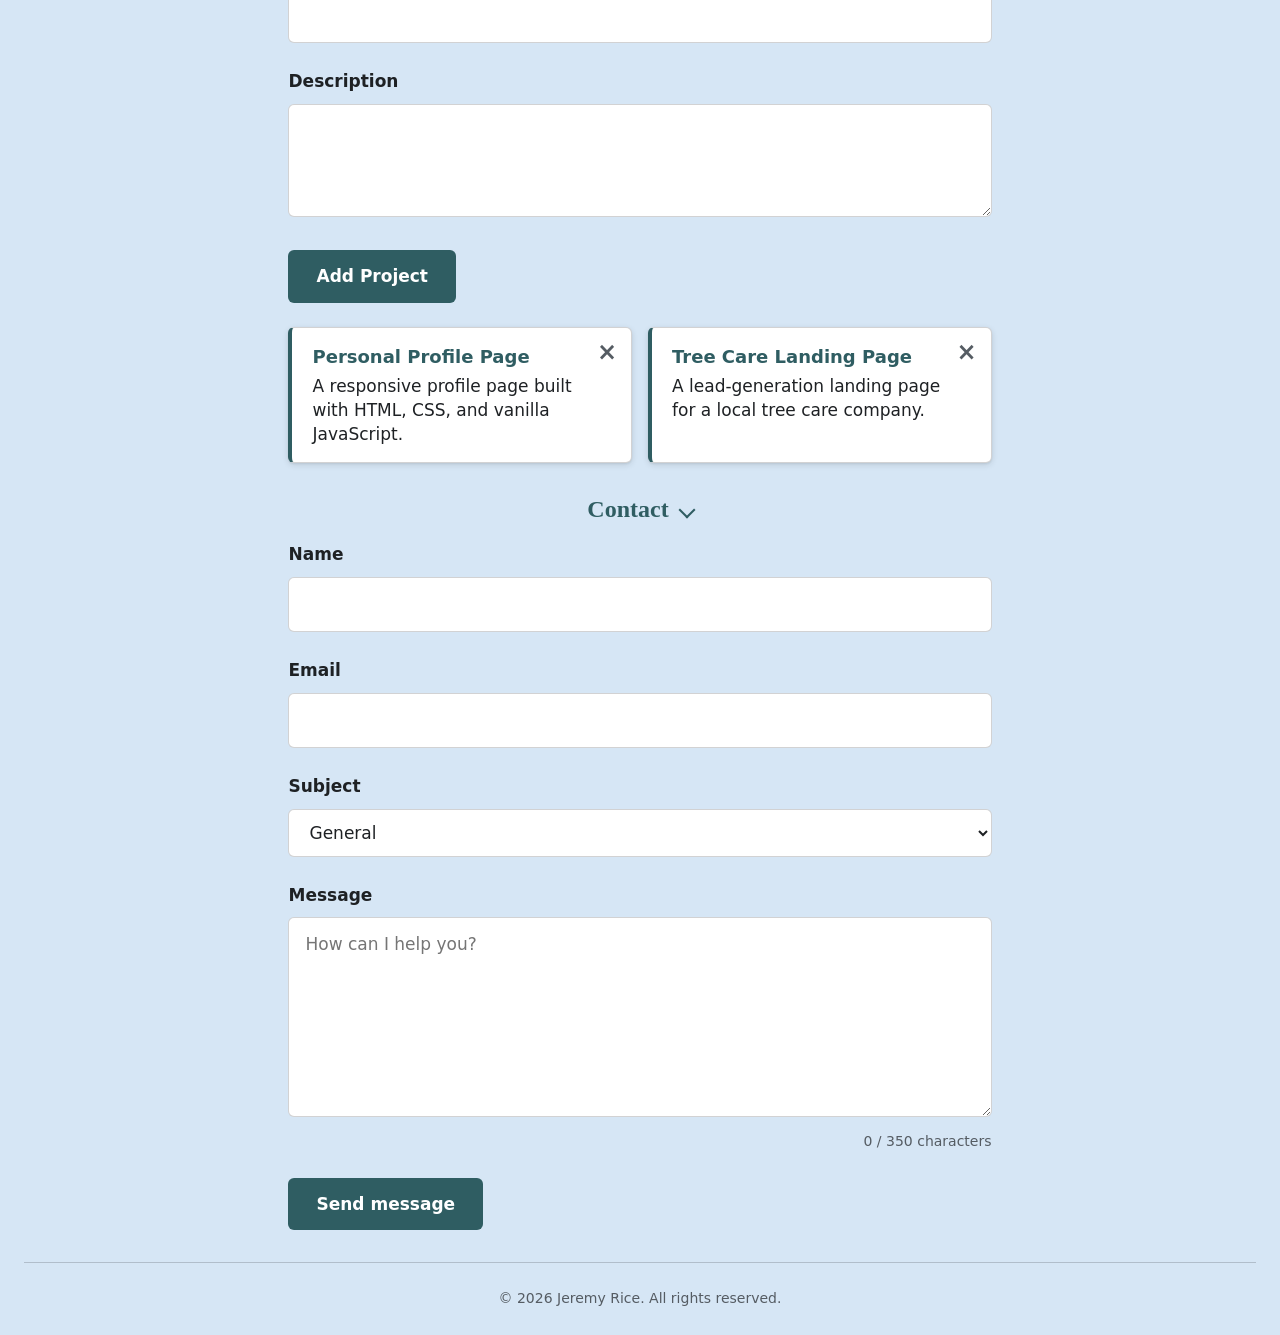
==== commit 5460a24c: "Save projects to localStorage so they persist on reload - Load the projects array from localStorage " ====
--- a/index.html
+++ b/index.html
@@ -378,7 +378,8 @@
     messageBox.addEventListener("input", updateMessageCount);
 
     // ----- Projects -----
-    const projects = [
+    // Starting list, used when nothing has been saved in localStorage yet
+    const defaultProjects = [
       {
         name: "Personal Profile Page",
         description: "A responsive profile page built with HTML, CSS, and vanilla JavaScript."
@@ -389,6 +390,36 @@
       }
     ];
 
+    const PROJECTS_STORAGE_KEY = "projects";
+
+    // Load saved projects, or fall back to the defaults if there are none
+    // (or if the saved data is missing, broken, or the wrong shape)
+    function loadProjects() {
+      try {
+        const saved = JSON.parse(localStorage.getItem(PROJECTS_STORAGE_KEY));
+
+        if (Array.isArray(saved)) {
+          return saved.filter(function (project) {
+            return project && typeof project.name === "string" && typeof project.description === "string";
+          });
+        }
+      } catch (error) {
+        // Unreadable data or storage blocked: use the defaults below
+      }
+
+      return defaultProjects.slice();
+    }
+
+    function saveProjects() {
+      try {
+        localStorage.setItem(PROJECTS_STORAGE_KEY, JSON.stringify(projects));
+      } catch (error) {
+        // Storage full or blocked: changes still work until the page reloads
+      }
+    }
+
+    const projects = loadProjects();
+
     const projectForm = document.getElementById("project-form");
     const projectNameInput = document.getElementById("project-name");
     const projectDescriptionInput = document.getElementById("project-description");
@@ -415,6 +446,7 @@
         deleteButton.setAttribute("aria-label", "Delete " + project.name);
         deleteButton.addEventListener("click", function () {
           projects.splice(index, 1);
+          saveProjects();
           renderProjects();
           projectNameInput.focus();
         });
@@ -437,6 +469,7 @@
       }
 
       projects.push({ name: name, description: description });
+      saveProjects();
       renderProjects();
       projectForm.reset();
       projectNameInput.focus();
--- a/styles.css
+++ b/styles.css
@@ -308,6 +308,7 @@
   background-color: #ffffff;
   color: var(--color-accent);
   font-size: 0.875rem;
+  transition: background-color 0.3s ease;
 }
 
 .skill-filter:hover {
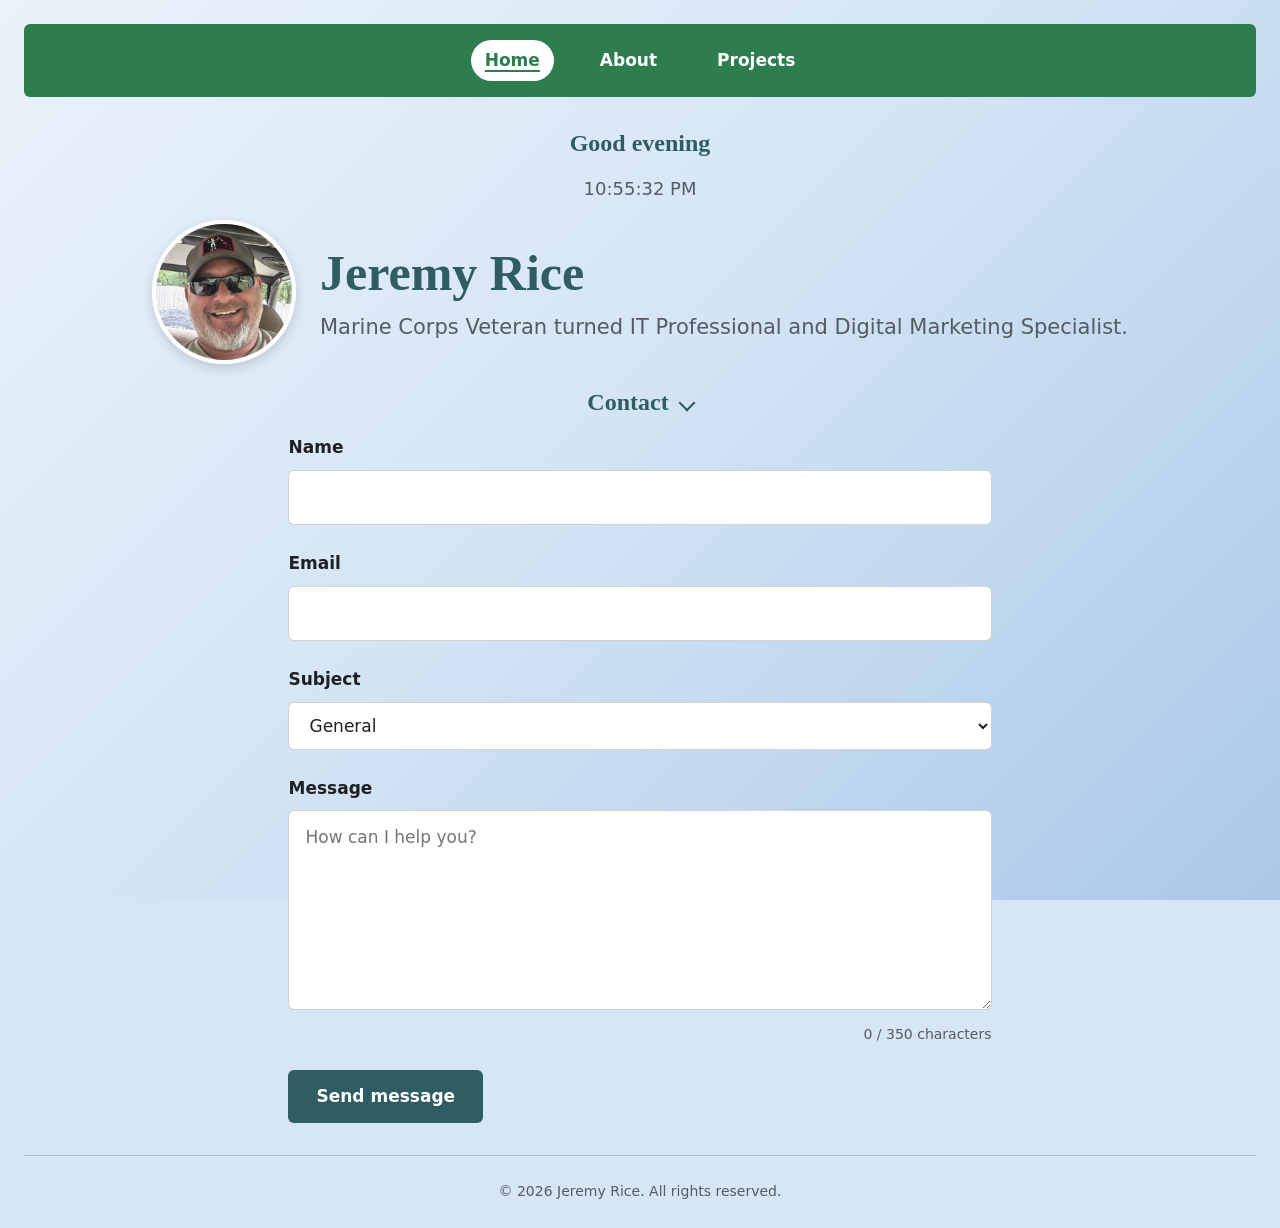
==== commit a7a058d6: "Restructure into a multi-page site with shared CSS and JS - Split the single page into index.html (g" ====
--- a/index.html
+++ b/index.html
@@ -7,6 +7,14 @@
   <link rel="stylesheet" href="styles.css">
 </head>
 <body>
+  <nav aria-label="Main">
+    <ul>
+      <li><a href="index.html" aria-current="page">Home</a></li>
+      <li><a href="about.html">About</a></li>
+      <li><a href="projects.html">Projects</a></li>
+    </ul>
+  </nav>
+
   <h2 id="greeting"></h2>
   <p id="clock"><time></time></p>
 
@@ -18,87 +26,7 @@
     </hgroup>
   </header>
 
-  <nav>
-    <ul>
-      <li><a href="#about">About</a></li>
-      <li><a href="#skills">Skills</a></li>
-      <li><a href="#projects">Projects</a></li>
-      <li><a href="#contact">Contact</a></li>
-    </ul>
-  </nav>
-
   <main>
-    <section id="about">
-      <h2>
-        <button type="button" class="section-toggle" aria-expanded="true" aria-controls="about-content">About</button>
-      </h2>
-      <div id="about-content">
-        <p>I served in the United States Marine Corps as a motor transport mechanic, including contingency operations for Enduring Freedom and Iraqi Freedom. I earned a Bachelor of Science in Computer and Information Science with a concentration in Network Security. I then spent years in IT support and network operations before running my own digital marketing business for tree care companies.</p>
-      </div>
-    </section>
-
-    <section id="skills">
-      <h2>
-        <button type="button" class="section-toggle" aria-expanded="true" aria-controls="skills-content">Skills</button>
-      </h2>
-      <div id="skills-content">
-        <form id="skill-form">
-          <p>
-            <label for="skill-name">Skill</label>
-            <input type="text" id="skill-name" name="skill-name" required>
-          </p>
-
-          <p>
-            <label for="skill-level">Level</label>
-            <select id="skill-level" name="skill-level">
-              <option value="learning">Learning</option>
-              <option value="practicing">Practicing</option>
-              <option value="confident">Confident</option>
-            </select>
-          </p>
-
-          <button type="submit">Add</button>
-        </form>
-
-        <div class="skill-filters" role="group" aria-label="Filter skills by level">
-          <button type="button" class="skill-filter" data-filter="all" aria-pressed="true">All</button>
-          <button type="button" class="skill-filter" data-filter="learning" aria-pressed="false">Learning</button>
-          <button type="button" class="skill-filter" data-filter="practicing" aria-pressed="false">Practicing</button>
-          <button type="button" class="skill-filter" data-filter="confident" aria-pressed="false">Confident</button>
-        </div>
-
-        <!-- Skills are rendered here by renderSkills() from the skills array -->
-        <ul id="skill-list"></ul>
-
-        <p id="skill-count" aria-live="polite"></p>
-      </div>
-    </section>
-
-    <section id="projects">
-      <h2>
-        <button type="button" class="section-toggle" aria-expanded="true" aria-controls="projects-content">Projects</button>
-      </h2>
-      <div id="projects-content">
-        <form id="project-form">
-          <p>
-            <label for="project-name">Project name</label>
-            <input type="text" id="project-name" name="project-name" required>
-          </p>
-
-          <p>
-            <label for="project-description">Description</label>
-            <textarea id="project-description" name="project-description" rows="3" required></textarea>
-          </p>
-
-          <button type="submit">Add Project</button>
-        </form>
-
-        <!-- Cards are rendered here by JavaScript from the projects array -->
-        <ul id="project-list"></ul>
-        <p id="project-empty" hidden>No projects yet. Add one above.</p>
-      </div>
-    </section>
-
     <section id="contact">
       <h2>
         <button type="button" class="section-toggle" aria-expanded="true" aria-controls="contact-content">Contact</button>
@@ -140,342 +68,6 @@
     <p>&copy; 2026 Jeremy Rice. All rights reserved.</p>
   </footer>
 
-  <script>
-    // ----- Skills -----
-    // Starting list, used when nothing has been saved in localStorage yet
-    const defaultSkills = [
-      { name: "Network monitoring and troubleshooting", level: "confident" },
-      { name: "Network security", level: "confident" },
-      { name: "Desktop, hardware, and end-user IT support", level: "confident" },
-      { name: "Facebook, Instagram, and Google ad campaigns", level: "confident" },
-      { name: "CRM management and landing page creation", level: "confident" },
-      { name: "Local SEO", level: "confident" },
-      { name: "HTML", level: "practicing" },
-      { name: "CSS", level: "practicing" },
-      { name: "JavaScript", level: "learning" }
-    ];
-
-    const SKILLS_STORAGE_KEY = "skills";
-    const SKILL_LEVELS = ["learning", "practicing", "confident"];
-
-    // Load saved skills, or fall back to the defaults if there are none
-    // (or if the saved data is missing, broken, or the wrong shape)
-    function loadSkills() {
-      try {
-        const saved = JSON.parse(localStorage.getItem(SKILLS_STORAGE_KEY));
-
-        if (Array.isArray(saved)) {
-          return saved.filter(function (skill) {
-            return skill && typeof skill.name === "string" && SKILL_LEVELS.includes(skill.level);
-          });
-        }
-      } catch (error) {
-        // Unreadable data or storage blocked: use the defaults below
-      }
-
-      return defaultSkills.slice();
-    }
-
-    function saveSkills() {
-      try {
-        localStorage.setItem(SKILLS_STORAGE_KEY, JSON.stringify(skills));
-      } catch (error) {
-        // Storage full or blocked: changes still work until the page reloads
-      }
-    }
-
-    const skills = loadSkills();
-
-    const skillForm = document.getElementById("skill-form");
-    const skillNameInput = document.getElementById("skill-name");
-    const skillLevelSelect = document.getElementById("skill-level");
-    const skillList = document.getElementById("skill-list");
-    const skillCount = document.getElementById("skill-count");
-    const skillFilterButtons = document.querySelectorAll(".skill-filter");
-
-    let activeFilter = "all"; // "all", "learning", "practicing", or "confident"
-
-    function renderSkills() {
-      skillList.innerHTML = "";
-
-      // Filtering only changes what's shown; the skills array itself keeps everything
-      const visibleSkills = skills.filter(function (skill) {
-        return activeFilter === "all" || skill.level === activeFilter;
-      });
-
-      skillCount.textContent =
-        "Showing " + visibleSkills.length + " of " + skills.length +
-        (skills.length === 1 ? " skill" : " skills");
-
-      visibleSkills.forEach(function (skill) {
-        // Position in the full skills array, used by Remove and name editing
-        const index = skills.indexOf(skill);
-
-        const item = document.createElement("li");
-        item.className = "skill";
-        item.dataset.index = index;
-
-        // The name is a button so it can be clicked (or focused with Tab) to edit it
-        const name = document.createElement("button");
-        name.type = "button";
-        name.className = "skill-name";
-        name.textContent = skill.name;
-        name.title = "Click to edit";
-        name.setAttribute("aria-label", "Edit skill name: " + skill.name);
-        name.addEventListener("click", function () {
-          startEditingSkillName(name, index);
-        });
-
-        const level = document.createElement("span");
-        level.className = "skill-level skill-level--" + skill.level;
-        level.textContent = skill.level;
-
-        const removeButton = document.createElement("button");
-        removeButton.type = "button";
-        removeButton.className = "skill-remove";
-        removeButton.textContent = "Remove";
-        removeButton.setAttribute("aria-label", "Remove " + skill.name);
-        removeButton.addEventListener("click", function () {
-          skills.splice(index, 1);
-          saveSkills();
-          renderSkills();
-          skillNameInput.focus();
-        });
-
-        item.append(name, level, removeButton);
-        skillList.append(item);
-      });
-    }
-
-    // Swaps a skill's name for a text box in place.
-    // Enter or clicking away saves; Escape cancels.
-    function startEditingSkillName(nameButton, index) {
-      const input = document.createElement("input");
-      input.type = "text";
-      input.className = "skill-name-input";
-      input.value = skills[index].name;
-      input.setAttribute("aria-label", "Skill name");
-
-      let finished = false;
-
-      function finishEditing(shouldSave, returnFocus) {
-        if (finished) {
-          return; // blur can fire again while the list re-renders
-        }
-        finished = true;
-
-        const newName = input.value.trim();
-
-        // A blank name is ignored, so the old name stays
-        if (shouldSave && newName !== "" && newName !== skills[index].name) {
-          skills[index].name = newName;
-          saveSkills();
-        }
-
-        renderSkills();
-
-        if (returnFocus) {
-          skillList.querySelector('[data-index="' + index + '"] .skill-name').focus();
-        }
-      }
-
-      input.addEventListener("keydown", function (e) {
-        if (e.key === "Enter") {
-          e.preventDefault();
-          finishEditing(true, true);
-        } else if (e.key === "Escape") {
-          finishEditing(false, true);
-        }
-      });
-
-      // Clicking or tabbing away saves, without pulling focus back
-      input.addEventListener("blur", function () {
-        finishEditing(true, false);
-      });
-
-      nameButton.replaceWith(input);
-      input.focus();
-      input.select();
-    }
-
-    skillFilterButtons.forEach(function (button) {
-      button.addEventListener("click", function () {
-        activeFilter = button.dataset.filter;
-
-        // Mark only the clicked button as active
-        skillFilterButtons.forEach(function (otherButton) {
-          otherButton.setAttribute("aria-pressed", String(otherButton === button));
-        });
-
-        renderSkills();
-      });
-    });
-
-    skillForm.addEventListener("submit", function (e) {
-      e.preventDefault();
-
-      const name = skillNameInput.value.trim();
-
-      if (name === "") {
-        return;
-      }
-
-      skills.push({ name: name, level: skillLevelSelect.value });
-      saveSkills();
-      renderSkills();
-      skillForm.reset();
-      skillNameInput.focus();
-    });
-
-    renderSkills();
-
-    // ----- Greeting -----
-    const hour = new Date().getHours();
-    const greetingElement = document.getElementById("greeting");
-
-    if (hour < 12) {
-      greetingElement.textContent = "Good morning";
-    } else if (hour < 17) {
-      greetingElement.textContent = "Good afternoon";
-    } else {
-      greetingElement.textContent = "Good evening";
-    }
-
-    const clockElement = document.querySelector("#clock time");
-
-    function updateClock() {
-      const now = new Date();
-      clockElement.textContent = now.toLocaleTimeString();
-      clockElement.dateTime = now.toISOString();
-    }
-
-    updateClock();
-    setInterval(updateClock, 1000);
-
-    const sectionToggles = document.querySelectorAll(".section-toggle");
-
-    sectionToggles.forEach(function (toggle) {
-      const content = document.getElementById(toggle.getAttribute("aria-controls"));
-
-      toggle.addEventListener("click", function () {
-        const isExpanded = toggle.getAttribute("aria-expanded") === "true";
-        toggle.setAttribute("aria-expanded", String(!isExpanded));
-        content.hidden = isExpanded;
-      });
-    });
-
-    const messageBox = document.getElementById("message");
-    const messageCount = document.getElementById("message-count");
-    const maxChars = messageBox.maxLength;
-
-    function updateMessageCount() {
-      const length = messageBox.value.length;
-      messageCount.textContent = length + " / " + maxChars + " characters";
-      messageCount.classList.toggle("at-limit", length >= maxChars);
-    }
-
-    updateMessageCount();
-    messageBox.addEventListener("input", updateMessageCount);
-
-    // ----- Projects -----
-    // Starting list, used when nothing has been saved in localStorage yet
-    const defaultProjects = [
-      {
-        name: "Personal Profile Page",
-        description: "A responsive profile page built with HTML, CSS, and vanilla JavaScript."
-      },
-      {
-        name: "Tree Care Landing Page",
-        description: "A lead-generation landing page for a local tree care company."
-      }
-    ];
-
-    const PROJECTS_STORAGE_KEY = "projects";
-
-    // Load saved projects, or fall back to the defaults if there are none
-    // (or if the saved data is missing, broken, or the wrong shape)
-    function loadProjects() {
-      try {
-        const saved = JSON.parse(localStorage.getItem(PROJECTS_STORAGE_KEY));
-
-        if (Array.isArray(saved)) {
-          return saved.filter(function (project) {
-            return project && typeof project.name === "string" && typeof project.description === "string";
-          });
-        }
-      } catch (error) {
-        // Unreadable data or storage blocked: use the defaults below
-      }
-
-      return defaultProjects.slice();
-    }
-
-    function saveProjects() {
-      try {
-        localStorage.setItem(PROJECTS_STORAGE_KEY, JSON.stringify(projects));
-      } catch (error) {
-        // Storage full or blocked: changes still work until the page reloads
-      }
-    }
-
-    const projects = loadProjects();
-
-    const projectForm = document.getElementById("project-form");
-    const projectNameInput = document.getElementById("project-name");
-    const projectDescriptionInput = document.getElementById("project-description");
-    const projectList = document.getElementById("project-list");
-    const projectEmpty = document.getElementById("project-empty");
-
-    function renderProjects() {
-      projectList.innerHTML = "";
-
-      projects.forEach(function (project, index) {
-        const card = document.createElement("li");
-        card.className = "project-card";
-
-        const title = document.createElement("h3");
-        title.textContent = project.name;
-
-        const description = document.createElement("p");
-        description.textContent = project.description;
-
-        const deleteButton = document.createElement("button");
-        deleteButton.type = "button";
-        deleteButton.className = "project-delete";
-        deleteButton.textContent = "×";
-        deleteButton.setAttribute("aria-label", "Delete " + project.name);
-        deleteButton.addEventListener("click", function () {
-          projects.splice(index, 1);
-          saveProjects();
-          renderProjects();
-          projectNameInput.focus();
-        });
-
-        card.append(title, description, deleteButton);
-        projectList.append(card);
-      });
-
-      projectEmpty.hidden = projects.length > 0;
-    }
-
-    projectForm.addEventListener("submit", function (e) {
-      e.preventDefault();
-
-      const name = projectNameInput.value.trim();
-      const description = projectDescriptionInput.value.trim();
-
-      if (name === "" || description === "") {
-        return;
-      }
-
-      projects.push({ name: name, description: description });
-      saveProjects();
-      renderProjects();
-      projectForm.reset();
-      projectNameInput.focus();
-    });
-
-    renderProjects();
-  </script>
+  <script src="scripts.js"></script>
 </body>
 </html>
--- a/styles.css
+++ b/styles.css
@@ -226,6 +226,16 @@
   color: var(--color-nav);
 }
 
+/* Current page: stays a white pill, with an underline so it doesn't
+   rely on color alone */
+nav a[aria-current="page"] {
+  background-color: #ffffff;
+  color: var(--color-nav);
+  text-decoration: underline;
+  text-decoration-thickness: 2px;
+  text-underline-offset: 0.25em;
+}
+
 nav a:focus-visible {
   outline: 2px solid #ffffff;
   outline-offset: 3px;
@@ -255,13 +265,24 @@
    6. Skills (grid)
    --------------------------------------------------------- */
 /* Phone: one column so the cards stay readable */
+/* Flex-wrap instead of grid so a partly filled row (e.g. after
+   filtering) is centered rather than stuck to the left */
 #skills ul {
-  display: grid;
-  grid-template-columns: 1fr;
-  gap: 1rem;
+  --skill-columns: 1;
+  --skill-gap: 1rem;
+  display: flex;
+  flex-wrap: wrap;
+  justify-content: center;
+  gap: var(--skill-gap);
   margin: 0;
   padding: 0;
   list-style: none;
+}
+
+/* Each card's width = row width split into equal columns, minus the gaps */
+#skills ul > li {
+  box-sizing: border-box;
+  width: calc((100% - (var(--skill-columns) - 1) * var(--skill-gap)) / var(--skill-columns));
 }
 
 #skills li {
@@ -323,11 +344,13 @@
 }
 
 /* Skill card: name on the left, level badge on the right */
+/* Skill card: name gets its own full-width line, with the level badge
+   and Remove button on the line below, so long names have room */
 #skills li.skill {
   display: flex;
+  flex-wrap: wrap;
   align-items: center;
-  justify-content: space-between;
-  gap: 0.75rem;
+  gap: 0.5rem 0.75rem;
   text-align: left;
 }
 
@@ -344,7 +367,7 @@
 
 /* Name takes the free space so the badge and Remove button sit at the right */
 .skill-name {
-  flex: 1;
+  flex: 1 1 100%;
 }
 
 /* The name is a button (so it's clickable), styled to look like plain text */
@@ -377,6 +400,7 @@
 
 .skill-remove {
   flex-shrink: 0;
+  margin-left: auto; /* pushes Remove to the right end of the badge line */
   padding: 0.25rem 0.625rem;
   border: 1px solid var(--color-border);
   background: none;
@@ -601,9 +625,9 @@
     max-width: 65ch;
   }
 
-  /* Tablet: skills in 2 columns x 3 rows */
+  /* Tablet and up: skills in 2 columns (wide enough for long names) */
   #skills ul {
-    grid-template-columns: repeat(2, 1fr);
+    --skill-columns: 2;
   }
 
   /* Tablet and up: project cards side by side */
@@ -644,8 +668,4 @@
     gap: 2rem;
   }
 
-  /* Skills: 3 columns x 2 rows */
-  #skills ul {
-    grid-template-columns: repeat(3, 1fr);
-  }
-}
+}
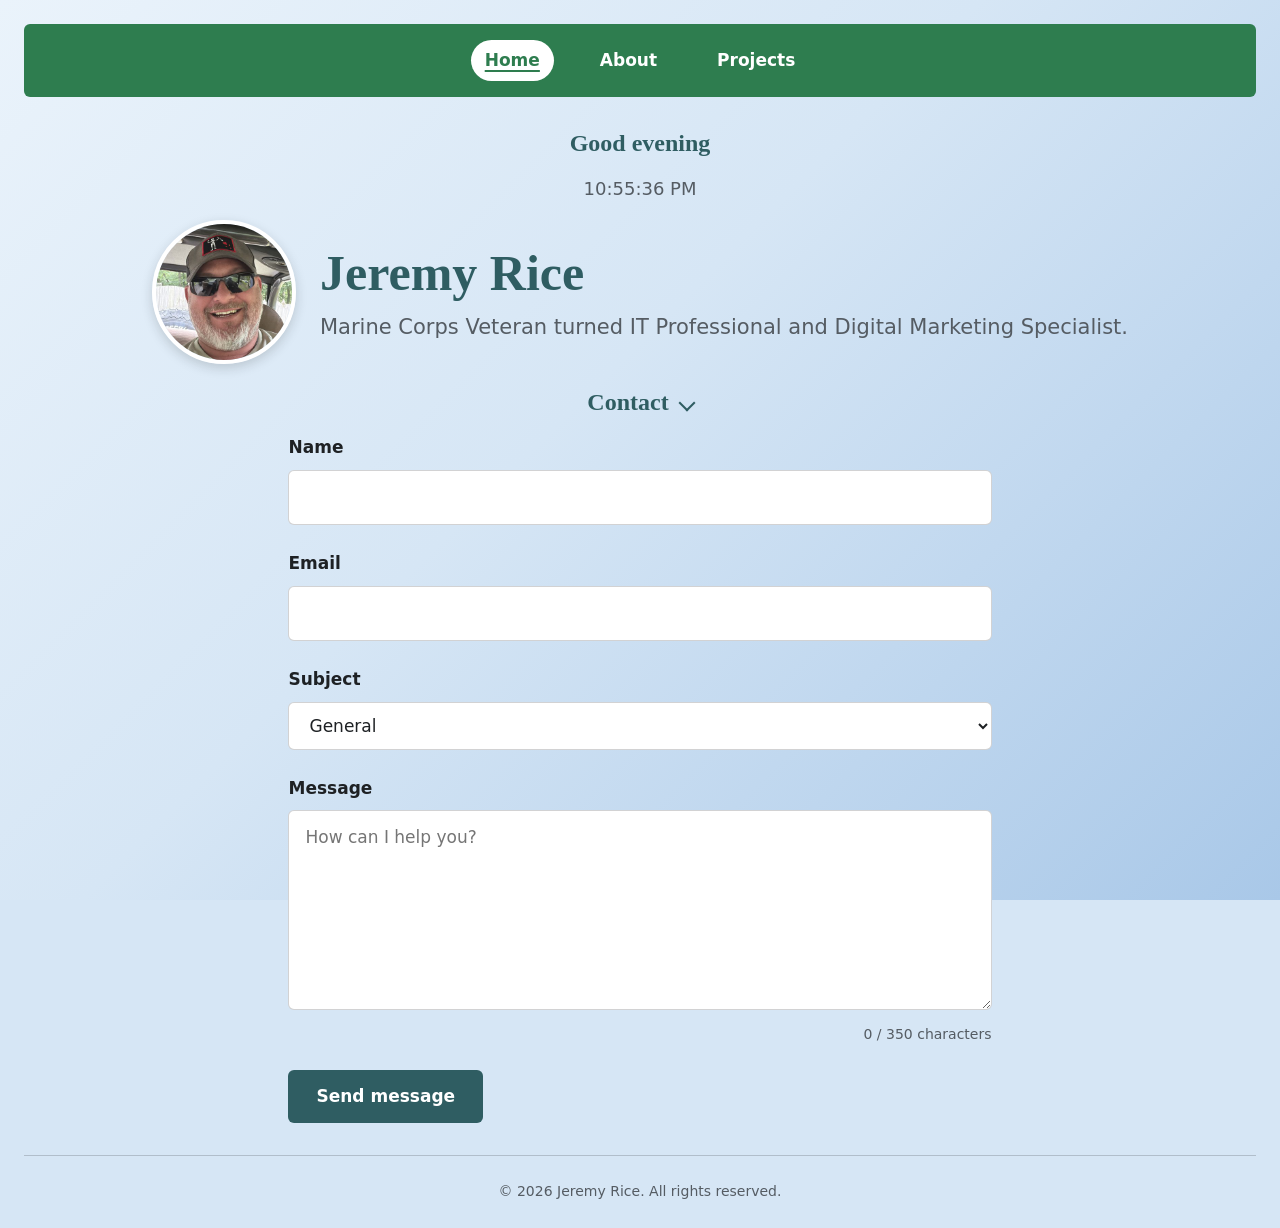
==== commit 97ba2c8a: "Rename styles.css and scripts.js to profile.css and profile.js Update the stylesheet and script refe" ====
--- a/index.html
+++ b/index.html
@@ -4,7 +4,7 @@
   <meta charset="UTF-8">
   <meta name="viewport" content="width=device-width, initial-scale=1.0">
   <title>Jeremy Rice | Veteran. Marketer. Technologist.</title>
-  <link rel="stylesheet" href="styles.css">
+  <link rel="stylesheet" href="profile.css">
 </head>
 <body>
   <nav aria-label="Main">
@@ -68,6 +68,6 @@
     <p>&copy; 2026 Jeremy Rice. All rights reserved.</p>
   </footer>
 
-  <script src="scripts.js"></script>
+  <script src="profile.js"></script>
 </body>
 </html>
--- a/profile.css
+++ b/profile.css
@@ -0,0 +1,680 @@
+/* =========================================================
+   Jeremy Rice — Profile Page Styles
+
+   Mobile-first: the styles below are the phone layout.
+   Larger screens are handled at the bottom of this file:
+   section 9 = tablets (768px+), section 10 = desktops (1024px+).
+   ========================================================= */
+
+
+/* ---------------------------------------------------------
+   1. Color palette
+   --------------------------------------------------------- */
+:root {
+  --color-bg: #d6e6f5;      /* light blue background */
+  --color-nav: #2e7d4f;     /* green nav banner */
+  --color-text: #1e2124;    /* near-black body text */
+  --color-accent: #2f5d62;  /* muted slate-teal for headings and accents */
+
+  /* Tints mixed from the palette above (not new colors) */
+  --color-border: color-mix(in srgb, var(--color-text) 20%, transparent);
+  --color-muted: color-mix(in srgb, var(--color-text) 70%, var(--color-bg));
+}
+
+
+/* ---------------------------------------------------------
+   2. Base and typography
+   --------------------------------------------------------- */
+*,
+*::before,
+*::after {
+  box-sizing: border-box;
+}
+
+/* Smooth scrolling when nav links jump to a section */
+html {
+  scroll-behavior: smooth;
+}
+
+/* Leave a little space above a section after jumping to it */
+section {
+  scroll-margin-top: 1.5rem;
+}
+
+/* Turn off smooth scrolling for people who prefer reduced motion */
+@media (prefers-reduced-motion: reduce) {
+  html {
+    scroll-behavior: auto;
+  }
+}
+
+/* Phone: page uses the full screen width with slim padding;
+   the footer is pushed to the bottom on short pages */
+body {
+  display: flex;
+  flex-direction: column;
+  min-height: 100vh;
+  min-height: 100dvh;
+  margin: 0;
+  padding: 1rem;
+  background-color: var(--color-bg); /* fallback if gradients aren't supported */
+  /* Blue gradient: lighter at the top-left, deeper at the bottom-right */
+  background-image: linear-gradient(135deg, #eaf3fb 0%, var(--color-bg) 45%, #a9c8e8 100%);
+  background-attachment: fixed;
+  color: var(--color-text);
+  font-family: system-ui, -apple-system, "Segoe UI", Roboto, "Helvetica Neue", Arial, sans-serif;
+  font-size: 1.0625rem;
+  line-height: 1.7;
+}
+
+/* Headings use a serif font (system fonts only, no web fonts);
+   body text keeps the sans-serif stack set on <body> */
+h1,
+h2 {
+  color: var(--color-accent);
+  font-family: ui-serif, Georgia, Cambria, "Times New Roman", Times, serif;
+  line-height: 1.2;
+}
+
+h2 {
+  margin: 0 0 1rem;
+  font-size: 1.5rem;
+}
+
+#greeting {
+  text-align: center;
+}
+
+/* Section titles that show/hide their content */
+.section-toggle {
+  display: flex;
+  align-items: center;
+  justify-content: center;
+  gap: 0.75rem;
+  width: 100%;
+  padding: 0;
+  background: none;
+  color: inherit;
+  font: inherit;
+  text-align: center;
+  cursor: pointer;
+}
+
+.section-toggle:hover {
+  background: none;
+  text-decoration: underline;
+  text-underline-offset: 0.2em;
+}
+
+/* Chevron: points down when open, right when closed */
+.section-toggle::after {
+  content: "";
+  width: 0.5em;
+  height: 0.5em;
+  border-right: 2px solid currentColor;
+  border-bottom: 2px solid currentColor;
+  transform: rotate(45deg);
+  transition: transform 0.2s ease;
+}
+
+.section-toggle[aria-expanded="false"]::after {
+  transform: rotate(-45deg);
+}
+
+/* Character counter under the Message box */
+.char-count {
+  display: block;
+  margin-top: 0.25rem;
+  color: var(--color-muted);
+  font-size: 0.875rem;
+  font-variant-numeric: tabular-nums;
+  text-align: right;
+}
+
+.char-count.at-limit {
+  color: #b3261e;
+  font-weight: 600;
+}
+
+#clock {
+  color: var(--color-muted);
+  font-size: 1.125rem;
+  font-variant-numeric: tabular-nums; /* keeps digits from shifting as they change */
+  text-align: center;
+}
+
+p {
+  margin: 0 0 1rem;
+}
+
+
+/* ---------------------------------------------------------
+   3. Header
+   --------------------------------------------------------- */
+/* Phone: photo stacked above the name and tagline, all centered */
+header {
+  display: flex;
+  flex-direction: column;
+  align-items: center;
+  justify-content: center;
+  gap: 1.5rem;
+  margin-bottom: 1.5rem;
+  text-align: center;
+}
+
+header img {
+  flex-shrink: 0;
+  width: 9rem;
+  height: 9rem;
+  border: 4px solid #ffffff;
+  border-radius: 50%;
+  object-fit: cover;
+  box-shadow: 0 4px 12px rgba(30, 33, 36, 0.18);
+}
+
+hgroup {
+  margin: 0;
+}
+
+header h1 {
+  margin: 0 0 0.625rem;
+  font-size: 2.625rem;
+}
+
+header p {
+  margin: 0;
+  color: var(--color-muted);
+  font-size: 1.1875rem;
+  line-height: 1.4;
+}
+
+
+/* ---------------------------------------------------------
+   4. Navigation (flexbox)
+   --------------------------------------------------------- */
+nav {
+  margin-bottom: 2rem;
+  padding: 1rem;
+  border-radius: 0.375rem;
+  background-color: var(--color-nav);
+}
+
+/* Phone: links stack vertically, one per line */
+nav ul {
+  display: flex;
+  flex-direction: column;
+  align-items: center;
+  gap: 0.5rem;
+  margin: 0;
+  padding: 0;
+  list-style: none;
+}
+
+nav a {
+  display: inline-block;
+  padding: 0.375rem 0.875rem;
+  border-radius: 999px;
+  color: #ffffff;
+  font-weight: 600;
+  text-decoration: none;
+  transition: background-color 0.2s ease, color 0.2s ease;
+}
+
+/* Hover: link becomes a white pill with green text */
+nav a:hover {
+  background-color: #ffffff;
+  color: var(--color-nav);
+}
+
+/* Current page: stays a white pill, with an underline so it doesn't
+   rely on color alone */
+nav a[aria-current="page"] {
+  background-color: #ffffff;
+  color: var(--color-nav);
+  text-decoration: underline;
+  text-decoration-thickness: 2px;
+  text-underline-offset: 0.25em;
+}
+
+nav a:focus-visible {
+  outline: 2px solid #ffffff;
+  outline-offset: 3px;
+}
+
+
+/* ---------------------------------------------------------
+   5. Main sections
+   --------------------------------------------------------- */
+main {
+  flex: 1;
+}
+
+/* Phone: sections use the full width, content centered */
+main section {
+  margin: 0 auto 2rem;
+  text-align: center;
+}
+
+/* Form labels and fields read best left-aligned inside the centered form */
+form {
+  text-align: left;
+}
+
+
+/* ---------------------------------------------------------
+   6. Skills (grid)
+   --------------------------------------------------------- */
+/* Phone: one column so the cards stay readable */
+/* Flex-wrap instead of grid so a partly filled row (e.g. after
+   filtering) is centered rather than stuck to the left */
+#skills ul {
+  --skill-columns: 1;
+  --skill-gap: 1rem;
+  display: flex;
+  flex-wrap: wrap;
+  justify-content: center;
+  gap: var(--skill-gap);
+  margin: 0;
+  padding: 0;
+  list-style: none;
+}
+
+/* Each card's width = row width split into equal columns, minus the gaps */
+#skills ul > li {
+  box-sizing: border-box;
+  width: calc((100% - (var(--skill-columns) - 1) * var(--skill-gap)) / var(--skill-columns));
+}
+
+#skills li {
+  padding: 1rem 1.25rem;
+  background-color: #ffffff;
+  /* Soft shadow so each card lifts off the blue background */
+  box-shadow: 0 2px 6px rgba(30, 33, 36, 0.12), 0 1px 2px rgba(30, 33, 36, 0.08);
+  border: 1px solid var(--color-border);
+  border-left: 4px solid var(--color-accent);
+  border-radius: 0.375rem;
+  line-height: 1.4;
+  transition: transform 0.2s ease, box-shadow 0.2s ease;
+}
+
+/* Hover lift: card rises and its shadow deepens */
+#skills li:hover {
+  transform: translateY(-4px);
+  box-shadow: 0 8px 16px rgba(30, 33, 36, 0.16), 0 3px 6px rgba(30, 33, 36, 0.10);
+}
+
+#skill-form {
+  margin-bottom: 1.5rem;
+}
+
+#skill-count {
+  margin: 0.75rem 0 0;
+  color: var(--color-muted);
+  font-size: 0.9375rem;
+  text-align: left;
+}
+
+/* Filter buttons above the skills list */
+.skill-filters {
+  display: flex;
+  flex-wrap: wrap;
+  gap: 0.5rem;
+  margin-bottom: 1rem;
+}
+
+.skill-filter {
+  padding: 0.375rem 1rem;
+  border: 1px solid var(--color-accent);
+  border-radius: 999px;
+  background-color: #ffffff;
+  color: var(--color-accent);
+  font-size: 0.875rem;
+  transition: background-color 0.3s ease;
+}
+
+.skill-filter:hover {
+  background-color: color-mix(in srgb, var(--color-accent) 12%, #ffffff);
+}
+
+/* Active filter: solid teal background */
+.skill-filter[aria-pressed="true"],
+.skill-filter[aria-pressed="true"]:hover {
+  background-color: var(--color-accent);
+  color: #ffffff;
+}
+
+/* Skill card: name on the left, level badge on the right */
+/* Skill card: name gets its own full-width line, with the level badge
+   and Remove button on the line below, so long names have room */
+#skills li.skill {
+  display: flex;
+  flex-wrap: wrap;
+  align-items: center;
+  gap: 0.5rem 0.75rem;
+  text-align: left;
+}
+
+.skill-level {
+  flex-shrink: 0;
+  padding: 0.125rem 0.625rem;
+  border: 1px solid var(--color-accent);
+  border-radius: 999px;
+  font-size: 0.75rem;
+  font-weight: 600;
+  letter-spacing: 0.03em;
+  text-transform: capitalize;
+}
+
+/* Name takes the free space so the badge and Remove button sit at the right */
+.skill-name {
+  flex: 1 1 100%;
+}
+
+/* The name is a button (so it's clickable), styled to look like plain text */
+button.skill-name {
+  padding: 0;
+  border-radius: 0.125rem;
+  background: none;
+  color: inherit;
+  font: inherit;
+  text-align: left;
+  cursor: text;
+}
+
+/* Dotted underline on hover hints that the name can be edited */
+button.skill-name:hover {
+  background: none;
+  text-decoration: underline dotted;
+  text-underline-offset: 0.2em;
+}
+
+/* Text box that replaces the name while editing */
+.skill-name-input {
+  flex: 1;
+  width: auto;
+  min-width: 0;
+  padding: 0.25rem 0.5rem;
+  font-size: inherit;
+  line-height: inherit;
+}
+
+.skill-remove {
+  flex-shrink: 0;
+  margin-left: auto; /* pushes Remove to the right end of the badge line */
+  padding: 0.25rem 0.625rem;
+  border: 1px solid var(--color-border);
+  background: none;
+  color: var(--color-muted);
+  font-size: 0.75rem;
+}
+
+.skill-remove:hover {
+  border-color: #b3261e;
+  background-color: color-mix(in srgb, #b3261e 12%, transparent);
+  color: #b3261e;
+}
+
+/* Badge fill deepens as the level goes up */
+.skill-level--learning {
+  background-color: transparent;
+  color: var(--color-accent);
+}
+
+.skill-level--practicing {
+  background-color: color-mix(in srgb, var(--color-accent) 15%, #ffffff);
+  color: var(--color-accent);
+}
+
+.skill-level--confident {
+  background-color: var(--color-accent);
+  color: #ffffff;
+}
+
+/* No motion for people who prefer reduced motion */
+@media (prefers-reduced-motion: reduce) {
+  #skills li {
+    transition: none;
+  }
+
+  #skills li:hover {
+    transform: none;
+  }
+}
+
+
+/* ---------------------------------------------------------
+   6b. Projects (cards rendered by JavaScript)
+   --------------------------------------------------------- */
+#project-form {
+  margin-bottom: 1.5rem;
+}
+
+#project-list {
+  display: grid;
+  grid-template-columns: 1fr;
+  gap: 1rem;
+  margin: 0;
+  padding: 0;
+  list-style: none;
+}
+
+/* Long words or URLs with no spaces break onto the next line instead of
+   pushing past the card (and widening the page on phones) */
+.skill-name,
+.project-card h3,
+.project-card p {
+  overflow-wrap: anywhere;
+}
+
+.project-card {
+  position: relative;
+  min-width: 0; /* lets the grid column shrink instead of stretching to fit long text */
+  padding: 1rem 3rem 1rem 1.25rem; /* right padding leaves room for the × */
+  background-color: #ffffff;
+  box-shadow: 0 2px 6px rgba(30, 33, 36, 0.12), 0 1px 2px rgba(30, 33, 36, 0.08);
+  border: 1px solid var(--color-border);
+  border-left: 4px solid var(--color-accent);
+  border-radius: 0.375rem;
+  line-height: 1.4;
+  text-align: left;
+}
+
+.project-card h3 {
+  margin: 0 0 0.375rem;
+  color: var(--color-accent);
+  font-size: 1.125rem;
+}
+
+.project-card p {
+  margin: 0;
+}
+
+.project-delete {
+  position: absolute;
+  top: 0.5rem;
+  right: 0.5rem;
+  width: 2rem;
+  height: 2rem;
+  padding: 0;
+  border-radius: 50%;
+  background: none;
+  color: var(--color-muted);
+  font-size: 1.5rem;
+  line-height: 1;
+}
+
+.project-delete:hover {
+  background-color: color-mix(in srgb, #b3261e 12%, transparent);
+  color: #b3261e;
+}
+
+#project-empty {
+  color: var(--color-muted);
+}
+
+
+/* ---------------------------------------------------------
+   7. Contact form
+   --------------------------------------------------------- */
+form p {
+  margin-bottom: 1.5rem;
+}
+
+label {
+  display: block;
+  margin-bottom: 0.5rem;
+  font-weight: 600;
+}
+
+input,
+select,
+textarea {
+  width: 100%;
+  padding: 0.75rem 1rem;
+  border: 1px solid var(--color-border);
+  border-radius: 0.375rem;
+  background-color: #ffffff;
+  color: var(--color-text);
+  font: inherit;
+}
+
+textarea {
+  resize: vertical;
+}
+
+input:focus,
+select:focus,
+textarea:focus {
+  outline: 3px solid color-mix(in srgb, var(--color-accent) 35%, transparent);
+  outline-offset: 1px;
+  border-color: var(--color-accent);
+}
+
+button {
+  padding: 0.75rem 1.75rem;
+  border: none;
+  border-radius: 0.375rem;
+  background-color: var(--color-accent);
+  color: #ffffff;
+  font: inherit;
+  font-weight: 600;
+  cursor: pointer;
+}
+
+button:hover {
+  background-color: color-mix(in srgb, var(--color-accent) 85%, var(--color-text));
+}
+
+button:focus-visible {
+  outline: 3px solid color-mix(in srgb, var(--color-accent) 35%, transparent);
+  outline-offset: 2px;
+}
+
+
+/* ---------------------------------------------------------
+   8. Footer
+   --------------------------------------------------------- */
+footer {
+  padding-top: 1.5rem;
+  border-top: 1px solid var(--color-border);
+  color: var(--color-muted);
+  font-size: 0.875rem;
+  text-align: center;
+}
+
+footer p {
+  margin: 0;
+}
+
+
+/* =========================================================
+   9. RESPONSIVE: TABLETS (768px and wider)
+   Everything above is the phone layout. These rules
+   override it on tablets and also carry up to desktops.
+   ========================================================= */
+@media (min-width: 768px) {
+
+  /* Body re-centers with a larger max-width and more padding */
+  body {
+    width: 100%;
+    max-width: 80rem;
+    margin: 0 auto;
+    padding: 1.25rem;
+  }
+
+  /* Header: photo sits beside the name and tagline */
+  header {
+    flex-direction: row;
+    text-align: left;
+  }
+
+  /* Tablet: slightly smaller photo and text than desktop */
+  header img {
+    width: 8rem;
+    height: 8rem;
+  }
+
+  header h1 {
+    font-size: 2.875rem;
+  }
+
+  header p {
+    font-size: 1.25rem;
+  }
+
+  /* Nav: links lay out horizontally with even gaps */
+  nav ul {
+    flex-direction: row;
+    justify-content: center;
+    gap: 1.5rem;
+  }
+
+  /* Sections: held to a readable 65ch width, centered */
+  main section {
+    max-width: 65ch;
+  }
+
+  /* Tablet and up: skills in 2 columns (wide enough for long names) */
+  #skills ul {
+    --skill-columns: 2;
+  }
+
+  /* Tablet and up: project cards side by side */
+  #project-list {
+    grid-template-columns: repeat(2, 1fr);
+  }
+}
+
+
+/* =========================================================
+   10. RESPONSIVE: DESKTOPS (1024px and wider)
+   Builds on the tablet rules above; only the
+   differences are listed here.
+   ========================================================= */
+@media (min-width: 1024px) {
+
+  /* More breathing room around the page */
+  body {
+    padding: 1.5rem;
+  }
+
+  /* Full-size photo, name and tagline */
+  header img {
+    width: 9rem;
+    height: 9rem;
+  }
+
+  header h1 {
+    font-size: 3.125rem;
+  }
+
+  header p {
+    font-size: 1.3125rem;
+  }
+
+  /* Wider gaps between nav links */
+  nav ul {
+    gap: 2rem;
+  }
+
+}
